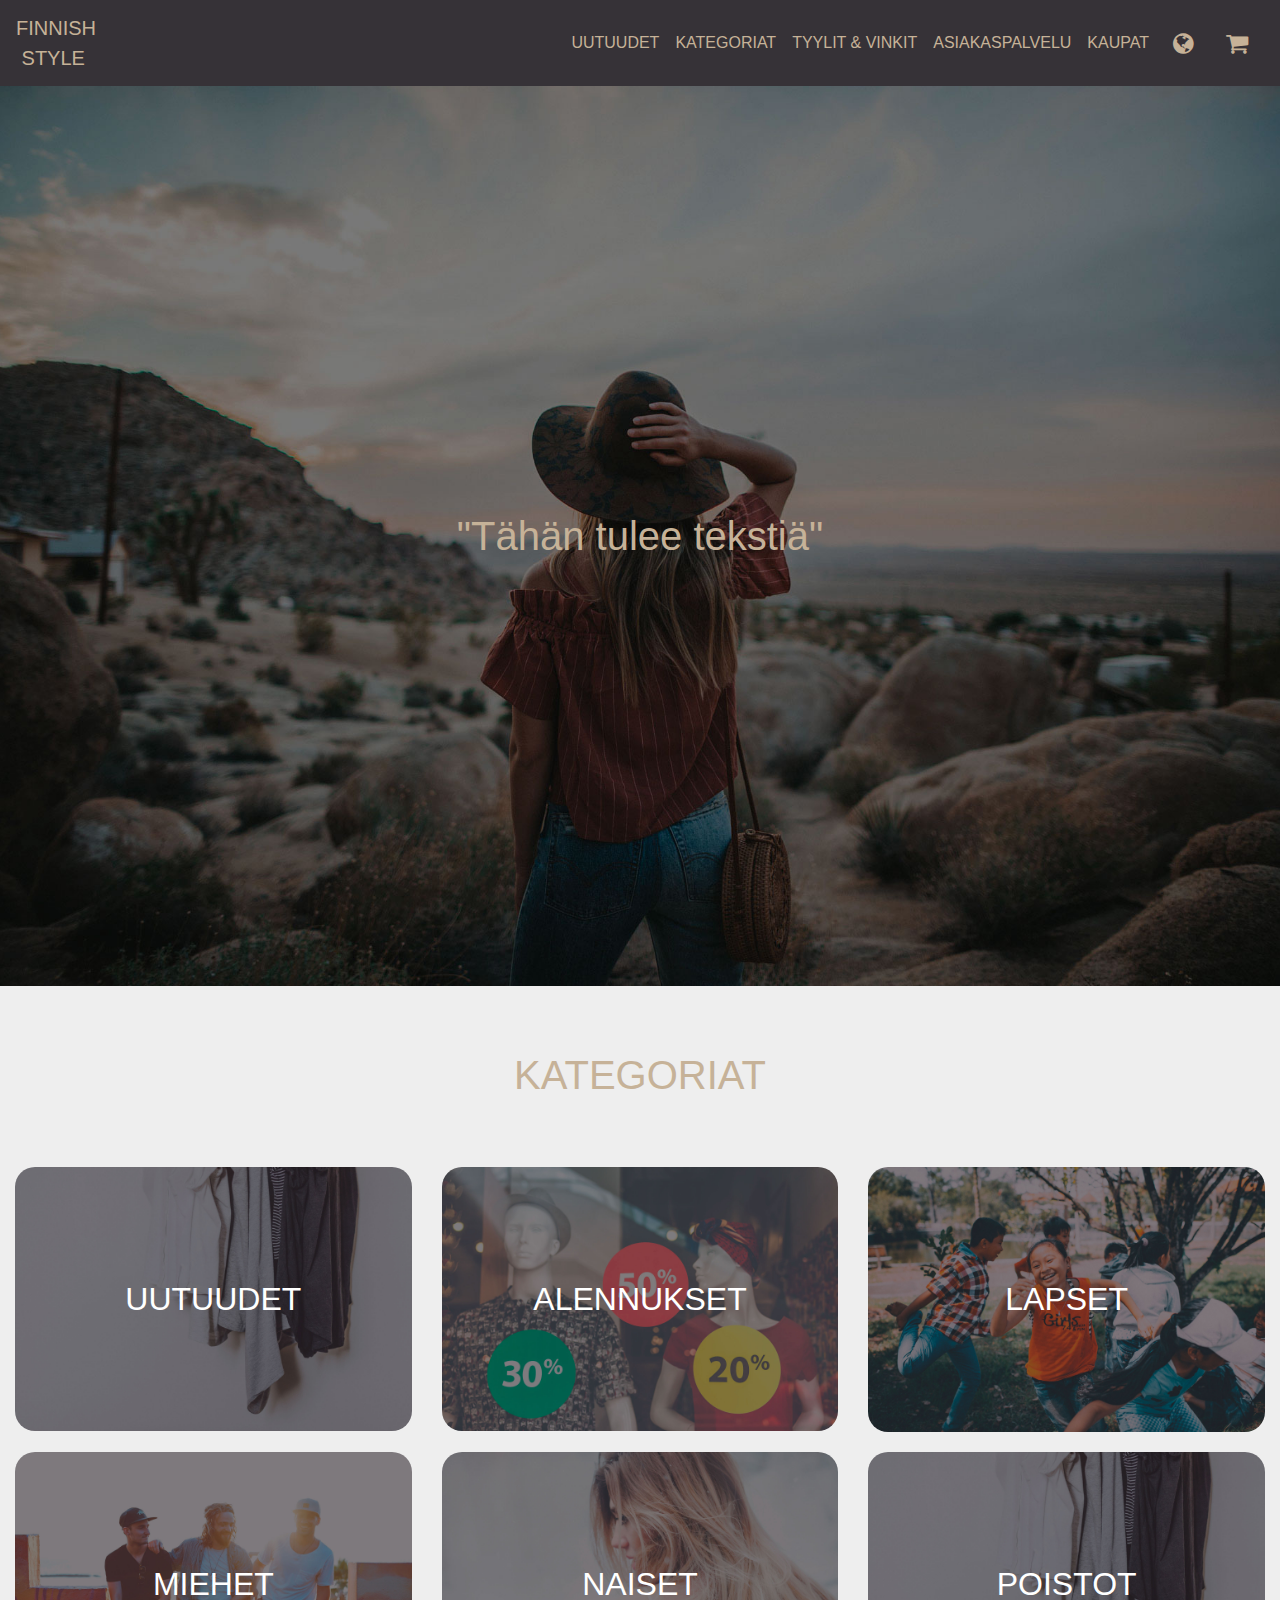
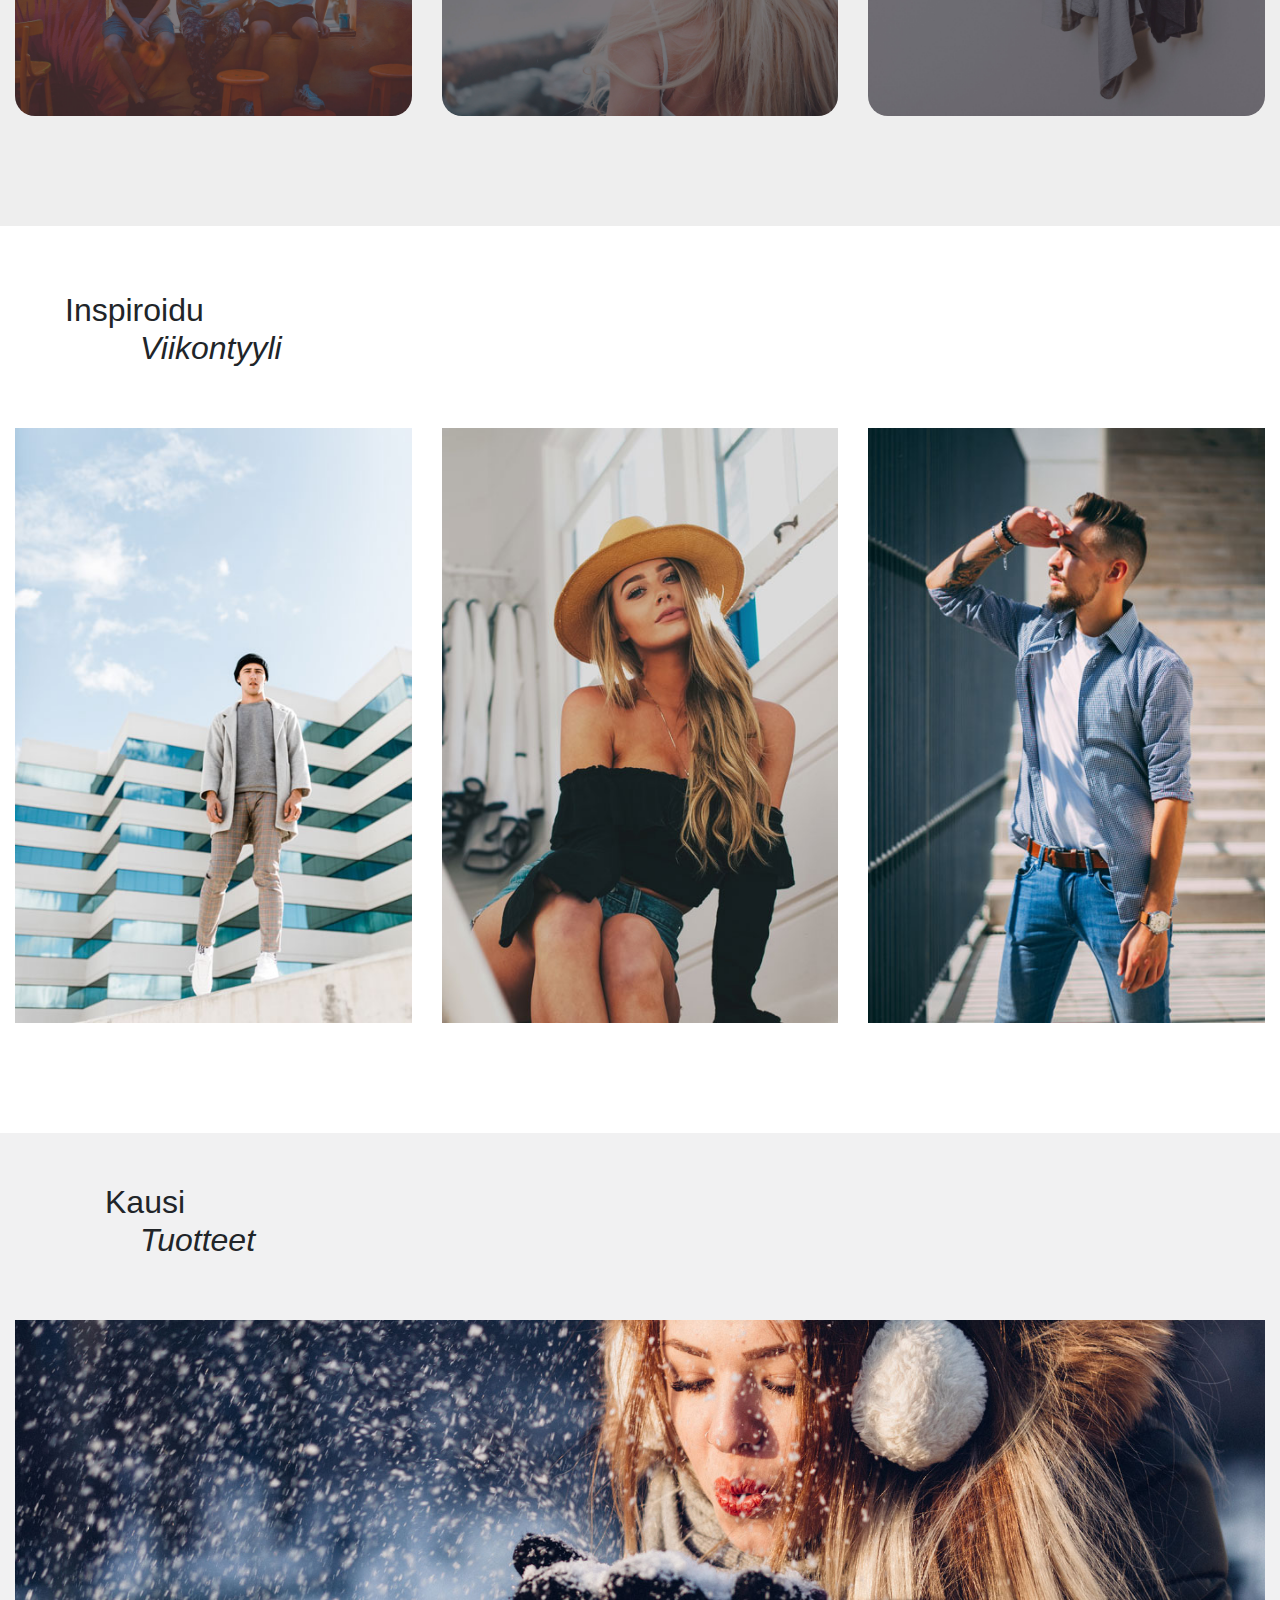
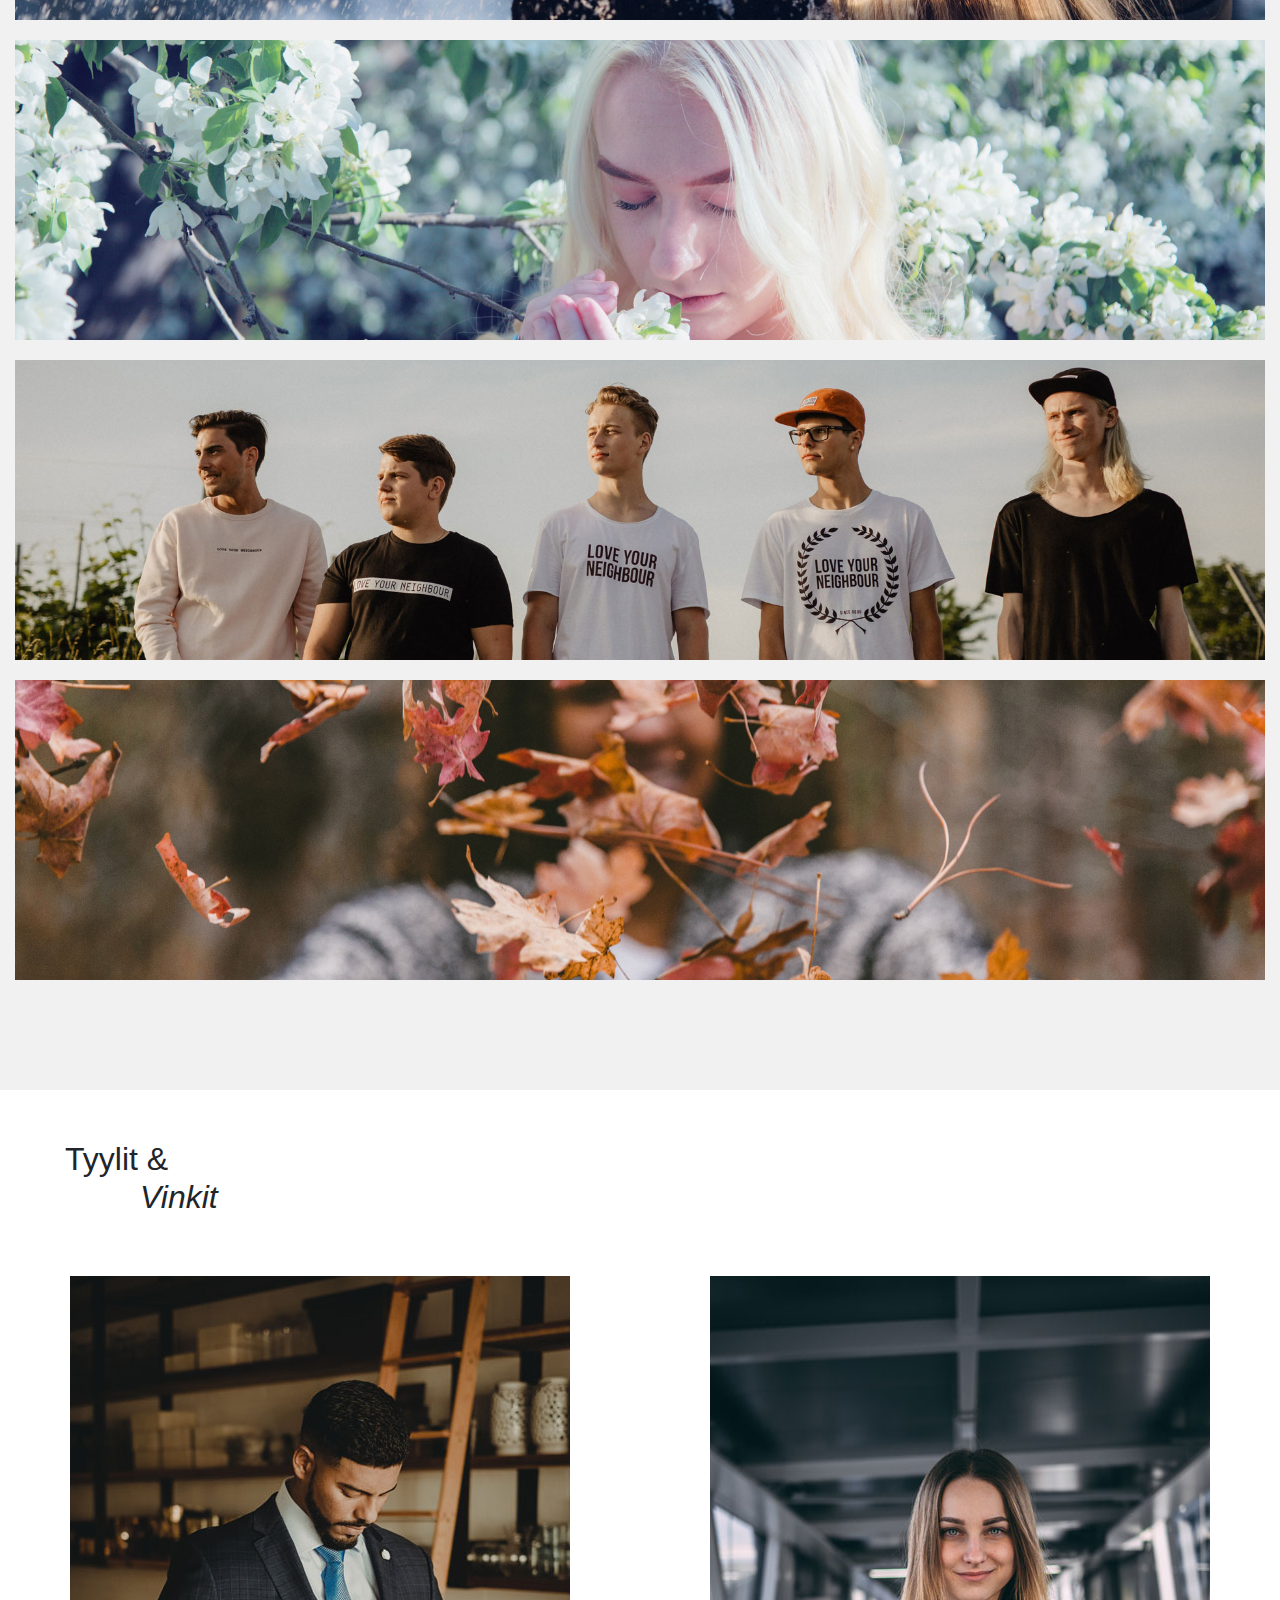
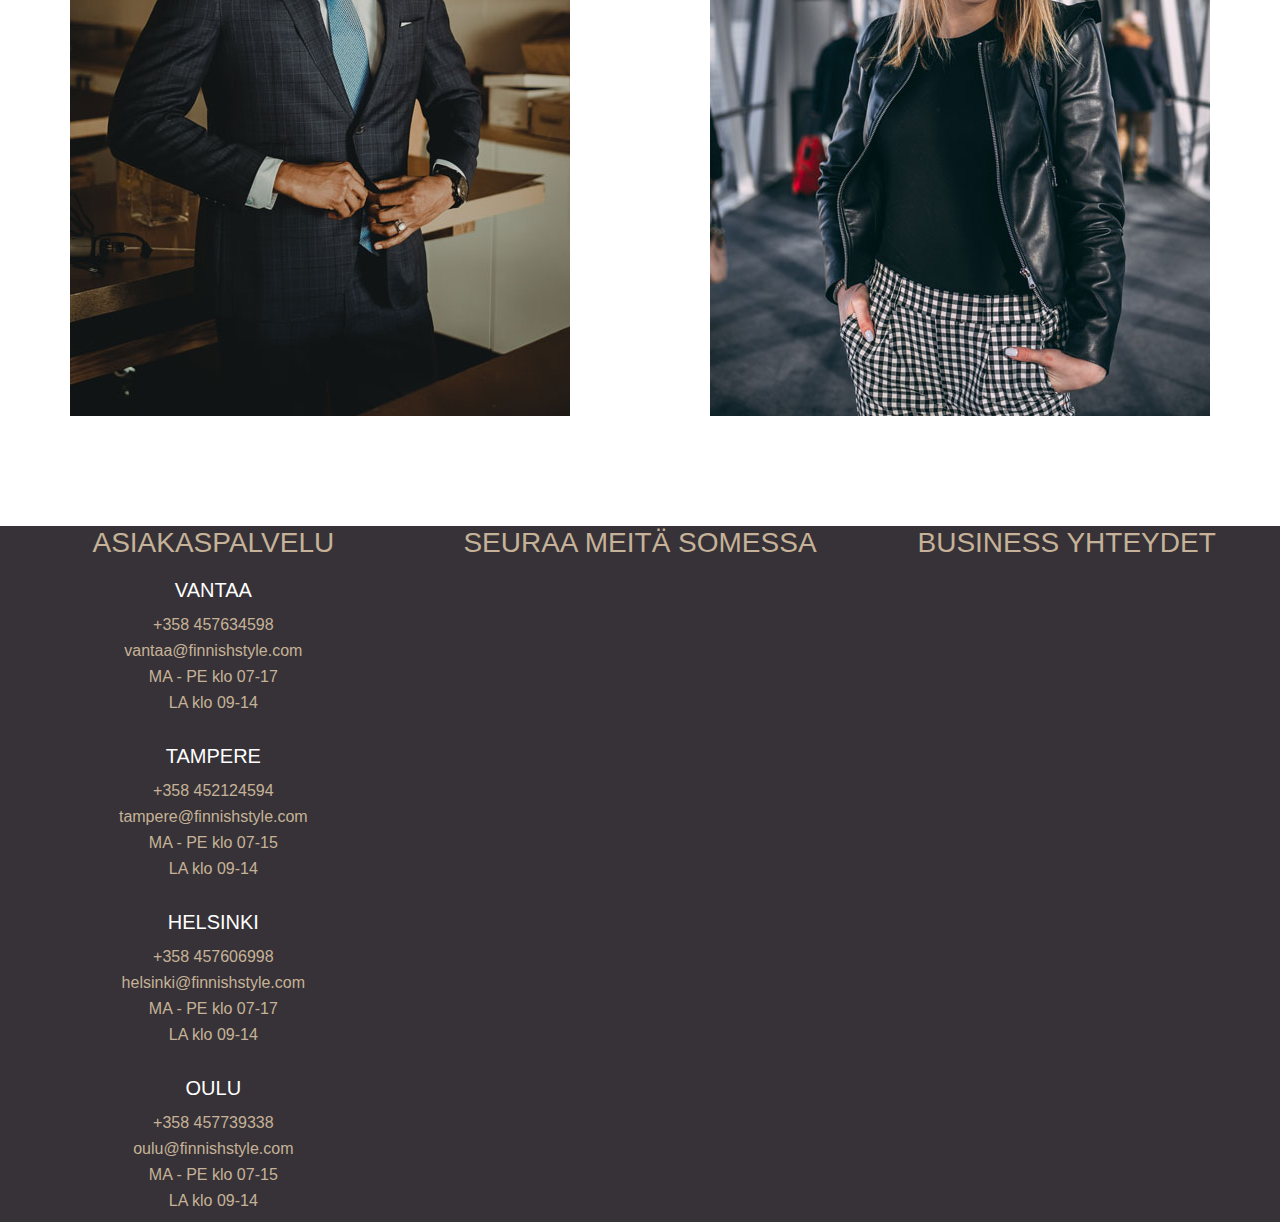
==== index.html @ 6e540ccf "Section 6 aloitus" ====
<!DOCTYPE html>
<html lang="fi">


<head>
    <title>Finnish Style - Pukeudu Tyylikkäästi</title>
    <meta charset="utf-8">
    <meta http-equiv="X-UA-Compatible" content="IE=edge">
    <meta name="viewport" content="width=device-width, initial-scale=1">

    <!-- CSS-Tiedostot -->

    <link rel="stylesheet" href="css/bootstrap.min.css">
    <link rel="stylesheet" href="css/tyyli.css">
    <link rel="stylesheet" href="https://cdnjs.cloudflare.com/ajax/libs/font-awesome/4.7.0/css/font-awesome.min.css">

    <!-- JS-Tiedostot -->
    <script src="https://cdnjs.cloudflare.com/ajax/libs/popper.js/1.14.3/umd/popper.min.js" integrity="sha384-ZMP7rVo3mIykV+2+9J3UJ46jBk0WLaUAdn689aCwoqbBJiSnjAK/l8WvCWPIPm49" crossorigin="anonymous"></script>
    <script src="https://code.jquery.com/jquery-3.3.1.slim.min.js" integrity="sha384-q8i/X+965DzO0rT7abK41JStQIAqVgRVzpbzo5smXKp4YfRvH+8abtTE1Pi6jizo" crossorigin="anonymous"></script>
    <script src="js/bootstrap.min.js"></script>
    <script src="js/jquery-3.3.1.js"></script>
    <script type="text/javascript" src="js/javascript.js"></script>

    <script>


    </script>

</head>

<body>

    <nav class="navbar navbar-expand-lg navbar-light bg-light">
        <a class="navbar-brand" href="#">FINNISH<br>&nbsp;STYLE</a>
        <div class="d-block d-sm-block d-md-block d-lg-none">
            <button class="navbar-toggler" onclick="openNav()">
    <span class="navbar-toggler-icon"></span>
  </button>
        </div>
        <div class="d-none d-sm-none d-md-none d-lg-block ml-auto">
            <ul class="navbar-nav ml-auto">
                <li class="nav-item active">
                    <a class="nav-link" href="#">UUTUUDET</a>
                </li>
                <li class="nav-item">
                    <a class="nav-link" href="#">KATEGORIAT</a>
                </li>
                <li class="nav-item">
                    <a class="nav-link" href="#">TYYLIT & VINKIT</a>
                </li>
                <li class="nav-item">
                    <a class="nav-link" href="#">ASIAKASPALVELU</a>
                </li>
                <li class="nav-item">
                    <a class="nav-link" href="#">KAUPAT</a>
                </li>
                <li class="nav-item">
                    <a class="nav-linki" href="#"> <i class="fa fa-globe"></i></a>
                </li>
                <li class="nav-item">
                    <a class="nav-linki" href="#"> <i class="fa fa-shopping-cart"></i></a>
                </li>
            </ul>
        </div>
        <div id="myNav" class="kokonaytto">
            <a href="javascript:void(0)" class="closebtn" onclick="closeNav()">&times;</a>
            <div class="kokonaytto-sisalto">
                <ul class="navbar-nav ml-auto">
                    <li class="nav-item active">
                        <a class="nav-link" href="#">UUTUUDET</a>
                    </li>
                    <li class="nav-item">
                        <a class="nav-link" href="#">KATEGORIAT</a>
                    </li>
                    <li class="nav-item">
                        <a class="nav-link" href="#">TYYLIT & VINKIT</a>
                    </li>
                    <li class="nav-item">
                        <a class="nav-link" href="#">ASIAKASPALVELU</a>
                    </li>
                    <li class="nav-item">
                        <a class="nav-link" href="#">KAUPAT</a>
                    </li>
                    <li class="nav-item">
                        <a class="nav-linki" href="#"> <i class="fa fa-globe"></i></a>
                    </li>
                    <li class="nav-item">
                        <a class="nav-linki" href="#"> <i class="fa fa-shopping-cart"></i></a>
                    </li>
                </ul>
            </div>
        </div>
    </nav>


    <div class="section1" id="slideshow">
        <div>
            <h1 class="kuvateksti sivulta">"Tähän tulee tekstiä"</h1>
            <img src="img/etusivu1.jpg">
        </div>
        <div>
            <h1 class="kuvateksti sivulta">"Jotain nättiä tähän"</h1>
            <img src="img/summer2.jpg">
        </div>
        <div>
            <h1 class="kuvateksti sivulta">"Tähän jotain kivaa myös"</h1>
            <img src="img/autumm3.jpg">
        </div>

    </div>

    <div class="section2">
        <div class="row">
            <div class="col-12 kategoriat">
                <h1>KATEGORIAT</h1>
            </div>
        </div>
        <div class="row">
            <div class="col-12 col-sm-6 col-md-6 col-lg-4 col-xl-4 kategoriakuvat">
                <a href="#">
                    <h5 class="kuvateksti2">UUTUUDET</h5>
                </a>
                <img src="img/clothing2.jpg">
            </div>
            <div class="col-12 col-sm-6 col-md-6 col-lg-4 col-xl-4 kategoriakuvat">
                <a href="#">
                    <h5 class="kuvateksti2">ALENNUKSET</h5>
                </a>
                <img src="img/sales2.jpg">
            </div>
            <div class="col-12 col-sm-6 col-md-6 col-lg-4 col-xl-4 kategoriakuvat">
                <a href="#">
                    <h5 class="kuvateksti2">LAPSET</h5>
                </a>
                <img src="img/juniorcategory2.jpg">
            </div>
            <div class="col-12 col-sm-6 col-md-6 col-lg-4 col-xl-4 kategoriakuvat">
                <a href="#">
                    <h5 class="kuvateksti2">MIEHET</h5>
                </a>
                <img src="img/mencategory2.jpg">
            </div>
            <div class="col-12 col-sm-6 col-md-6 col-lg-4 col-xl-4 kategoriakuvat">
                <a href="#">
                    <h5 class="kuvateksti2">NAISET</h5>
                </a>
                <img src="img/womencategory2.jpg">
            </div>
            <div class="col-12 col-sm-6 col-md-6 col-lg-4 col-xl-4 kategoriakuvat">
                <a href="#">
                    <h5 class="kuvateksti2">POISTOT</h5>
                </a>
                <img src="img/clothing2.jpg">
            </div>
        </div>
    </div>

    <div class="section3">
        <div class="row">
            <div class="col-sm-12">
                <h2 class="alaotsikko">Inspiroidu</h2>
            </div>
        </div>
        <div class="row">
            <div class="col-sm-12">
                <h2 class="italicalaotsikko"><i>Viikontyyli</i></h2>
            </div>
        </div>

        <div class="row">
            <div class="col-sm-4">
                <div class="d-none d-sm-block d-md-block d-lg-block viikontyyli">
                    <img src="img/style1.jpg">
                </div>
            </div>
            <div class="col-sm-4">
                <div class="d-none d-sm-block d-md-block d-lg-block viikontyyli">
                    <img src="img/style2.jpg">
                </div>
            </div>
            <div class="col-sm-4">
                <div class="d-none d-sm-block d-md-block d-lg-block viikontyyli">
                    <img src="img/style3.jpg">
                </div>
            </div>
        </div>

        <div class="d-block d-sm-none d-md-none d-lg-none">
            <div id="carouselExampleControls" class="carousel slide" data-ride="pause">
                <div class="carousel-inner">
                    <div class="carousel-item active">
                        <img class="d-block w-100" src="img/style1.jpg" alt="First slide">
                    </div>
                    <div class="carousel-item">
                        <img class="d-block w-100" src="img/style2.jpg" alt="Second slide">
                    </div>
                    <div class="carousel-item">
                        <img class="d-block w-100" src="img/style3.jpg" alt="Third slide">
                    </div>
                </div>
                <a class="carousel-control-prev" href="#carouselExampleControls" role="button" data-slide="prev">
    <span class="carousel-control-prev-icon" aria-hidden="true"></span>
    <span class="sr-only">Previous</span>
  </a>
                <a class="carousel-control-next" href="#carouselExampleControls" role="button" data-slide="next">
    <span class="carousel-control-next-icon" aria-hidden="true"></span>
    <span class="sr-only">Next</span>
  </a>
            </div>
        </div>


    </div>

    <div class="section4">

        <div class="row">
            <div class="col-sm-12">
                <h2 class="alaotsikko2">Kausi</h2>
            </div>
        </div>
        <div class="row">
            <div class="col-sm-12">
                <h2 class="italicalaotsikko"><i>Tuotteet</i></h2>
            </div>
        </div>
        <div class="row">
            <div class="col-sm-12 kausi">
                <img src="img/winter.jpg">
            </div>
        </div>
        <div class="row">
            <div class="col-sm-12 kausi">
                <img src="img/spring.jpg">
            </div>
        </div>
        <div class="row">
            <div class="col-sm-12 kausi">
                <img src="img/summer.jpg">
            </div>
        </div>
        <div class="row">
            <div class="col-sm-12 kausi">
                <img src="img/autumm2.jpg">
            </div>
        </div>


    </div>

    <div class="section5">
        <div class="row">
            <div class="col-sm-12">
                <h2 class="alaotsikko">Tyylit &</h2>
            </div>
        </div>
        <div class="row">
            <div class="col-sm-12">
                <h2 class="italicalaotsikko"><i>Vinkit</i></h2>
            </div>
        </div>

        <div class="row">
            <div class="col-sm-12 col-md-6 col-lg-6 col-xl-6 vinkit">
                <img src="img/vinkki1.jpg">
            </div>
            <div class="col-sm-12 col-md-6 col-lg-6 col-xl-6 vinkit">
                <img src="img/vinkki2.jpg">
            </div>
        </div>
    </div>

    <div class="section6">
        <div class="row">
            <div class="col-sm-12 col-md-12 col-lg-4 col-xl-4 footteri">
                <h3>ASIAKASPALVELU</h3>
                <br>
                <h5 class="footterikaupat">VANTAA</h5>
                <br>
                <p>+358 457634598</p>
                <p>vantaa@finnishstyle.com</p>
                <p>MA - PE klo 07-17</p>
                <p>LA klo 09-14</p>
                <br>
                <br>
                <h5 class="footterikaupat">TAMPERE</h5>
                <br>
                <p>+358 452124594</p>
                <p>tampere@finnishstyle.com</p>
                <p>MA - PE klo 07-15</p>
                <p>LA klo 09-14</p>
                <br>
                <br>
                <h5 class="footterikaupat">HELSINKI</h5>
                <br>
                <p>+358 457606998</p>
                <p>helsinki@finnishstyle.com</p>
                <p>MA - PE klo 07-17</p>
                <p>LA klo 09-14</p>
                <br>
                <br>
                <h5 class="footterikaupat">OULU</h5>
                <br>
                <p>+358 457739338</p>
                <p>oulu@finnishstyle.com</p>
                <p>MA - PE klo 07-15</p>
                <p>LA klo 09-14</p>
            </div>
            <div class="col-sm-12 col-md-12 col-lg-4 col-xl-4 footteri">
                <h3>SEURAA MEITÄ SOMESSA</h3>
            </div>
            <div class="col-sm-12 col-md-12 col-lg-4 col-xl-4 footteri">
                <h3>BUSINESS YHTEYDET</h3>
            </div>
        </div>
    </div>




</body>

</html>
---- css/tyyli.css ----
html,
body {
    height: 100%;
    margin: 0 !important;

}



.navbar {
    color: #C6B298 !important;
    background-color: #363237 !important;
}

.navbar-brand {
    color: #C6B298 !important;

}

.nav-link {
    color: #C6B298 !important;
}

.fa {
    color: #C6B298 !important;
    font-size: 24px !important;
    padding: .5rem 1rem;
}

.kuvateksti {
    color: #C6B298 !important;
    position: absolute;
    display: flex;
    justify-content: center;
    flex-direction: column;
    align-items: center;
    height: 100%;
    width: 100%;
    padding: 10px;
}

.kuvateksti2 {
    color: white !important;
    font-size: 2rem !important;
    position: absolute;
    display: flex;
    justify-content: center;
    flex-direction: column;
    align-items: center;
    height: 100%;
    width: 100%;
    top: 0;
    bottom: 0;
    left: 0;
    right: 0
}

.sivulta {
    -webkit-animation: tekstisivulta 1.3s;
    -webkit-animation-fill-mode: forwards;
    animation: tekstisivulta 1.3s;
    animation-fill-mode: forwards;
    position: absolute;
}


@-webkit-keyframes tekstisivulta {
    from {
        opacity: 0;
        left: -500px;
    }
    to {
        opacity: 1;
        left: 0px;

    }
}

@keyframes tekstisivulta {
    from {
        opacity: 0;
        left: -500px;
    }
    to {
        opacity: 1;
        left: 0px;

    }
}

.kokonaytto {
    height: 100%;
    width: 0;
    position: fixed;
    z-index: 1;
    top: 0;
    left: 0;
    background-color: rgb(0, 0, 0);
    background-color: rgba(0, 0, 0, 0.9);
    overflow-x: hidden;
    transition: 0.5s;
}

.kokonaytto-sisalto {
    position: relative;
    top: 25%;
    width: 100%;
    text-align: center;
    margin-top: 30px;
}

.kokonaytto a {
    padding: 8px;
    text-decoration: none;
    font-size: 36px;
    color: #818181;
    display: block;
    transition: 0.3s;
}

.kokonaytto a:hover,
.kokonaytto a:focus {
    color: #f1f1f1;
}

.kokonaytto .closebtn {
    position: absolute;
    top: 20px;
    right: 45px;
    font-size: 60px;
}

#slideshow > div {
    position: absolute;
    display: block;
    width: 100%;
    height: 100%;
    object-fit: cover;
}

.section1 {
    margin: auto;
    padding: 0 0 15px;
    width: 100%;
    height: 100%;
}

.section1 img {
    display: block;
    width: 100%;
    height: 100%;
    object-fit: cover;
    vertical-align: middle;
    margin: 0 0 10px;
}

.kategoriat {
    text-align: center;
    color: #C6B298;
    margin-top: 50px;
    margin-bottom: 50px;
}



.kategoriakuvat img {
    height: auto;
    width: 100%;
    border-radius: 20px;
    margin-top: 10px;
    margin-bottom: 10px;

}

.section2 {
    height: auto;
    padding: 15px;
    background-color: #EEEEEE;
    padding-bottom: 100px;

}

.section3 {
    height: auto;
    padding: 15px;
    padding-bottom: 100px;

}

.alaotsikko {
    margin-top: 50px;
    margin-left: 50px;
    margin-bottom: inherit !important;
}

.alaotsikko2 {
    margin-top: 50px;
    margin-left: 90px;
    margin-bottom: inherit !important;
}

.italicalaotsikko {
    margin-left: 125px;
    margin-bottom: 50px;
}


.viikontyyli img {
    margin-top: 10px;
    margin-bottom: 10px;
    width: 100%;
    height: auto;
}


.section4 {
    height: auto;
    background-color: #F1F1F2;
    width: 100%;
    padding-right: 15px;
    padding-left: 15px;
    padding-bottom: 100px;
    margin-right: auto;
    margin-left: auto;
}

.kausi img {
    margin-top: 10px;
    margin-bottom: 10px;
    width: 100%;
    height: 300px;
    object-fit: cover;
}

.section5 {
    height: auto;
    width: 100%;
    padding-right: 15px;
    padding-left: 15px;
    padding-bottom: 100px;
    margin-right: auto;
    margin-left: auto;
    display: block;
}

.vinkit {
    display: flex;
    justify-content: center;
    flex-direction: column;
    align-items: center;
}

.vinkit img {
    margin-top: 10px;
    margin-bottom: 10px;
    width: 100%;
    max-width: 500px;
    height: 740px;
    object-fit: cover;

}

.section6 {
    height: auto;
    background-color: #363237;
    width: 100%;
    padding-right: 15px;
    padding-left: 15px;
    margin-right: auto;
    margin-left: auto;
}

.footteri {
    display: flex;
    justify-content: center;
    flex-direction: column;
    align-items: center;
    height: 100%;
    width: 100%;
    color: #C6B298 !important;
    line-height: 10px;
}

.footterikaupat {
    color: white;
}

@media (max-width: 767px) {

    .kuvateksti {
        font-size: 30px !important;
    }
    .alaotsikko {
        margin-left: 25px;

    }

    .alaotsikko2 {
        margin-left: 45px;

    }

    .italicalaotsikko {
        margin-left: 65px;
    }

    .kausi img {
        height: 150px;
    }
}


@media screen and (max-height: 450px) {
    .overlay a {
        font-size: 20px
    }
    .overlay .closebtn {
        font-size: 40px;
        top: 15px;
        right: 35px;
    }
}
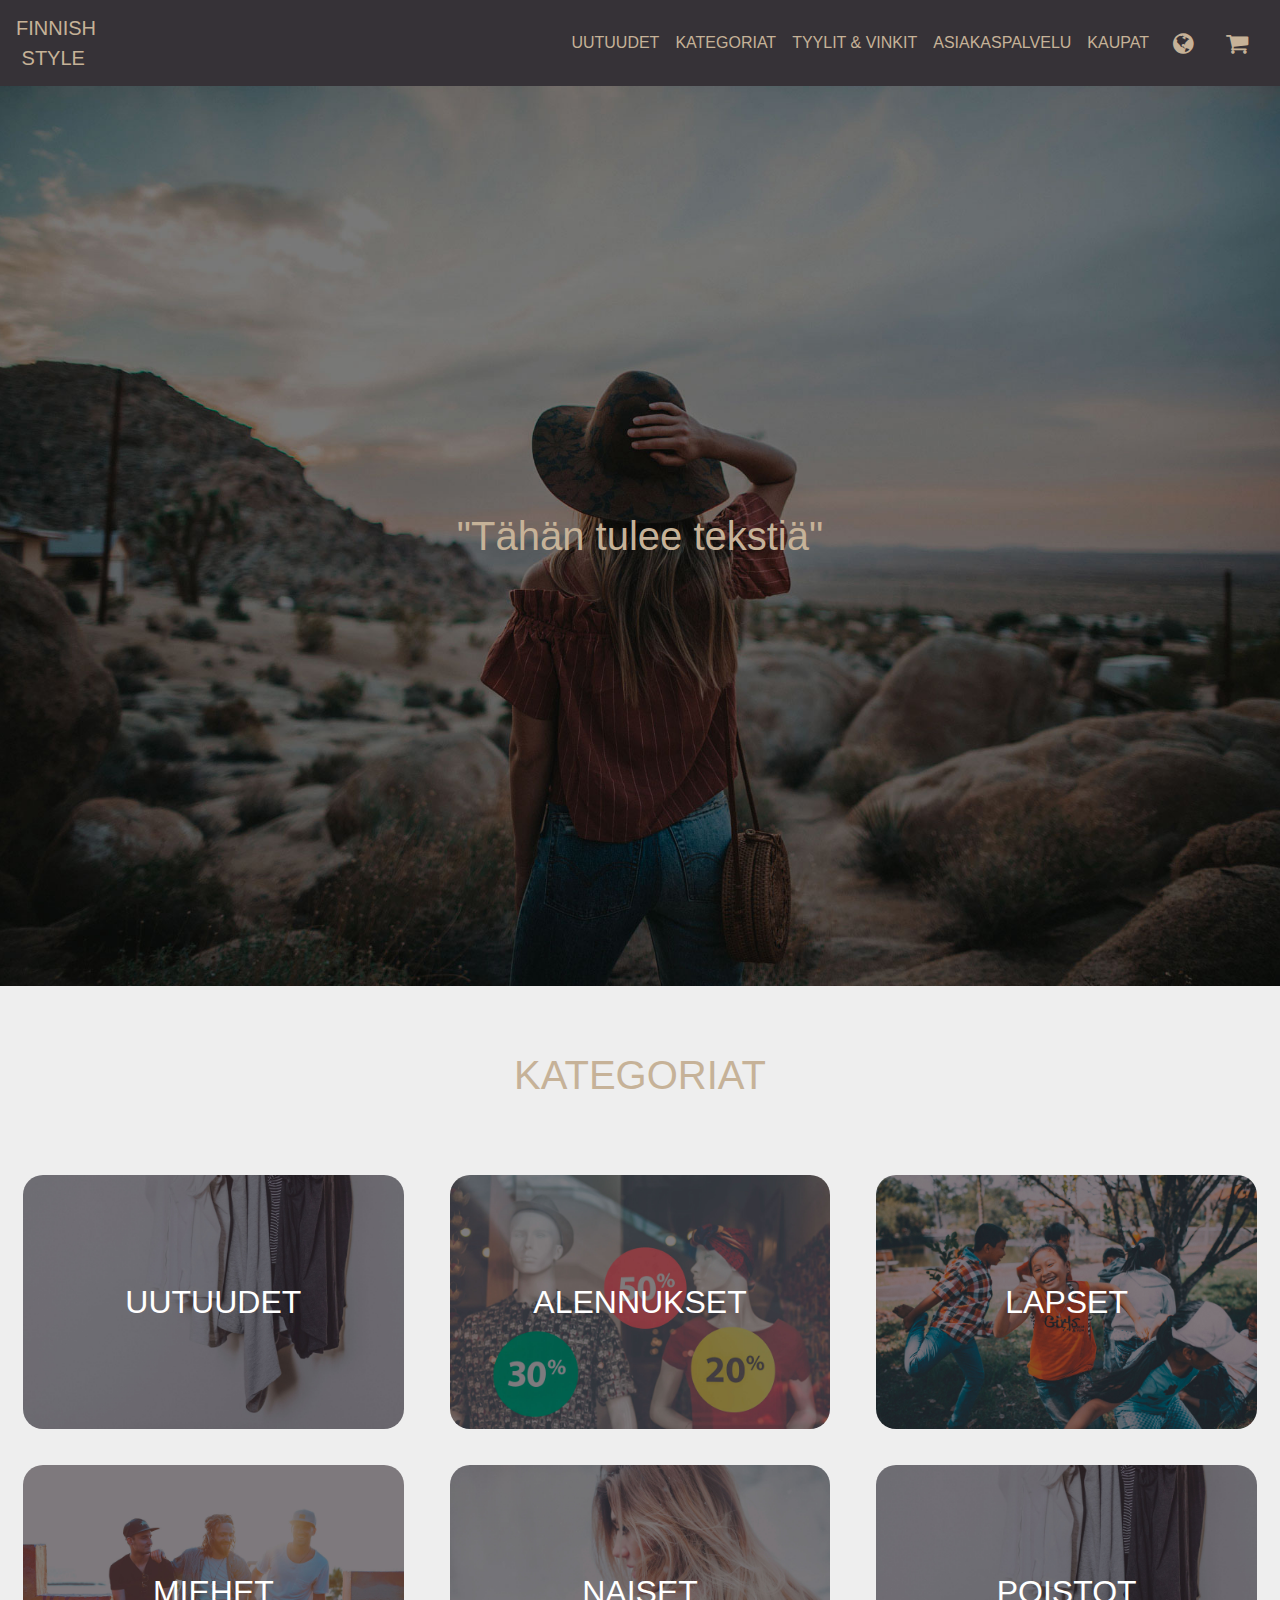
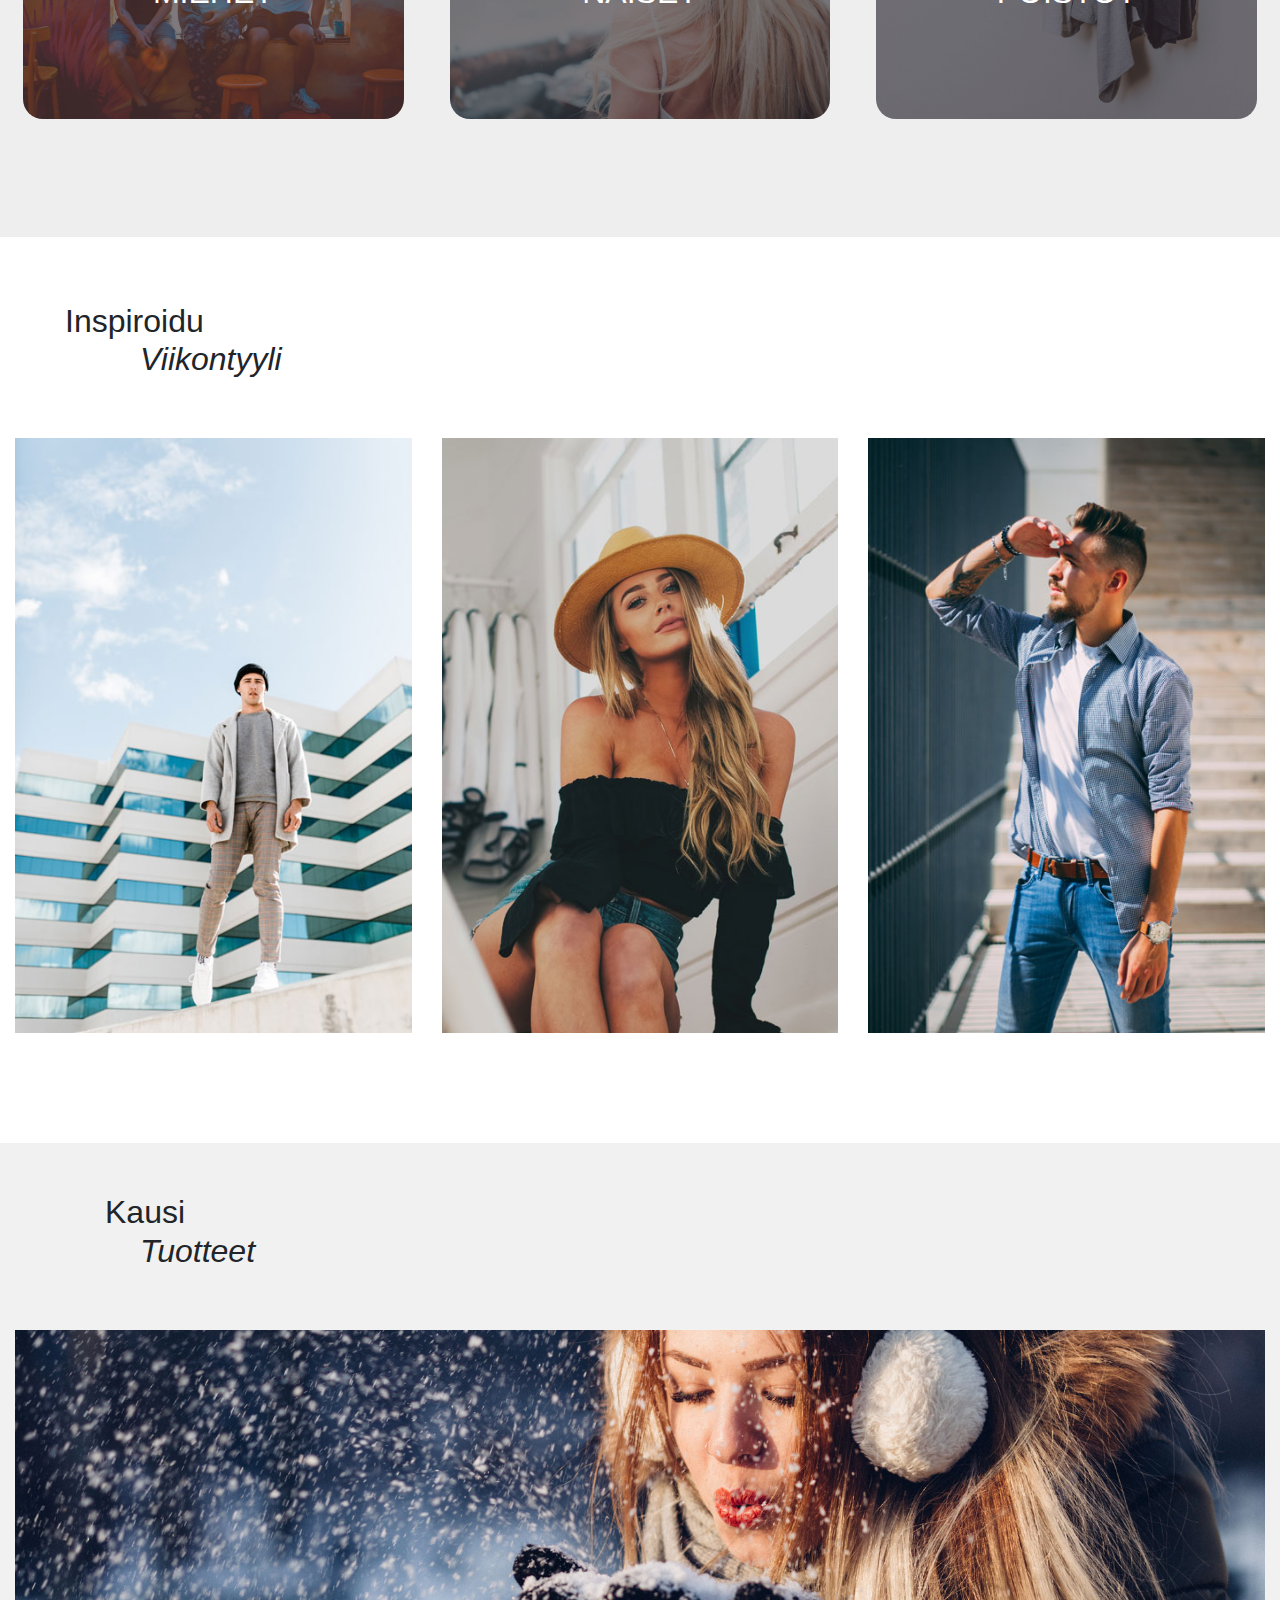
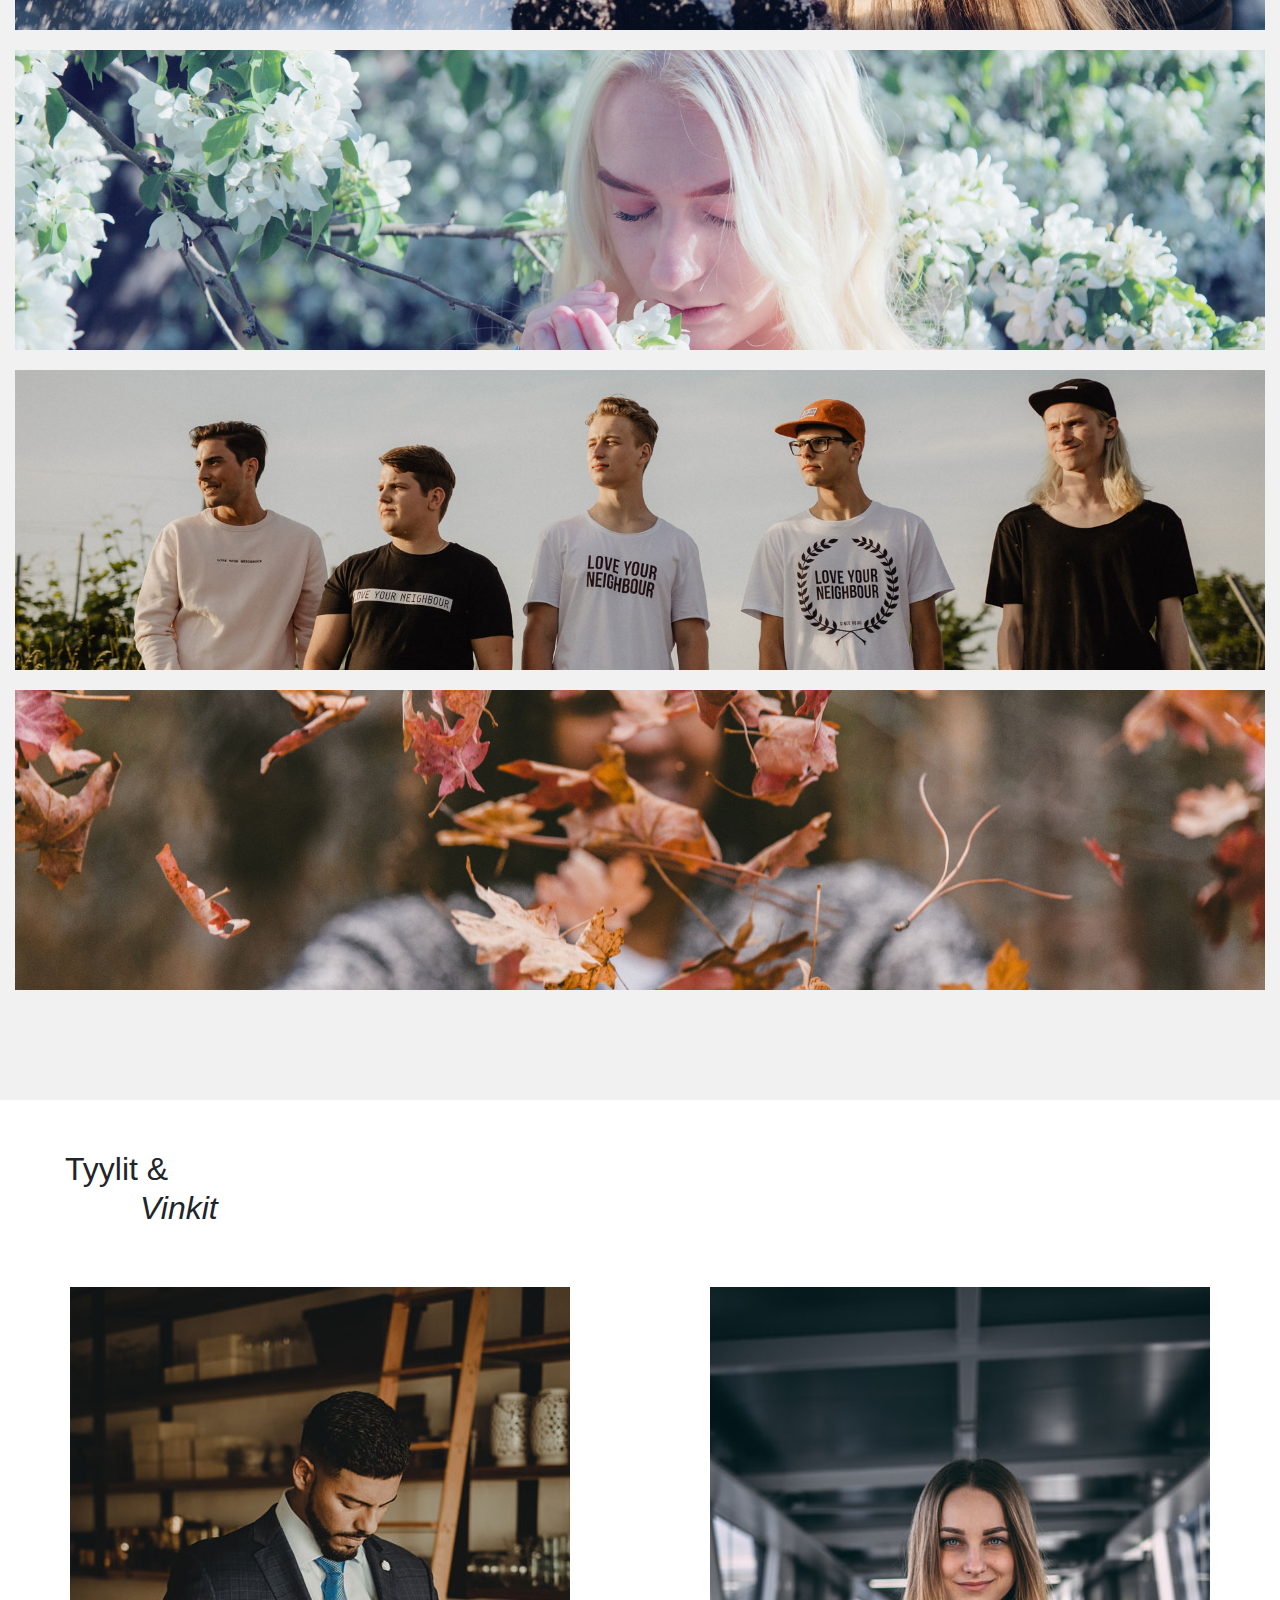
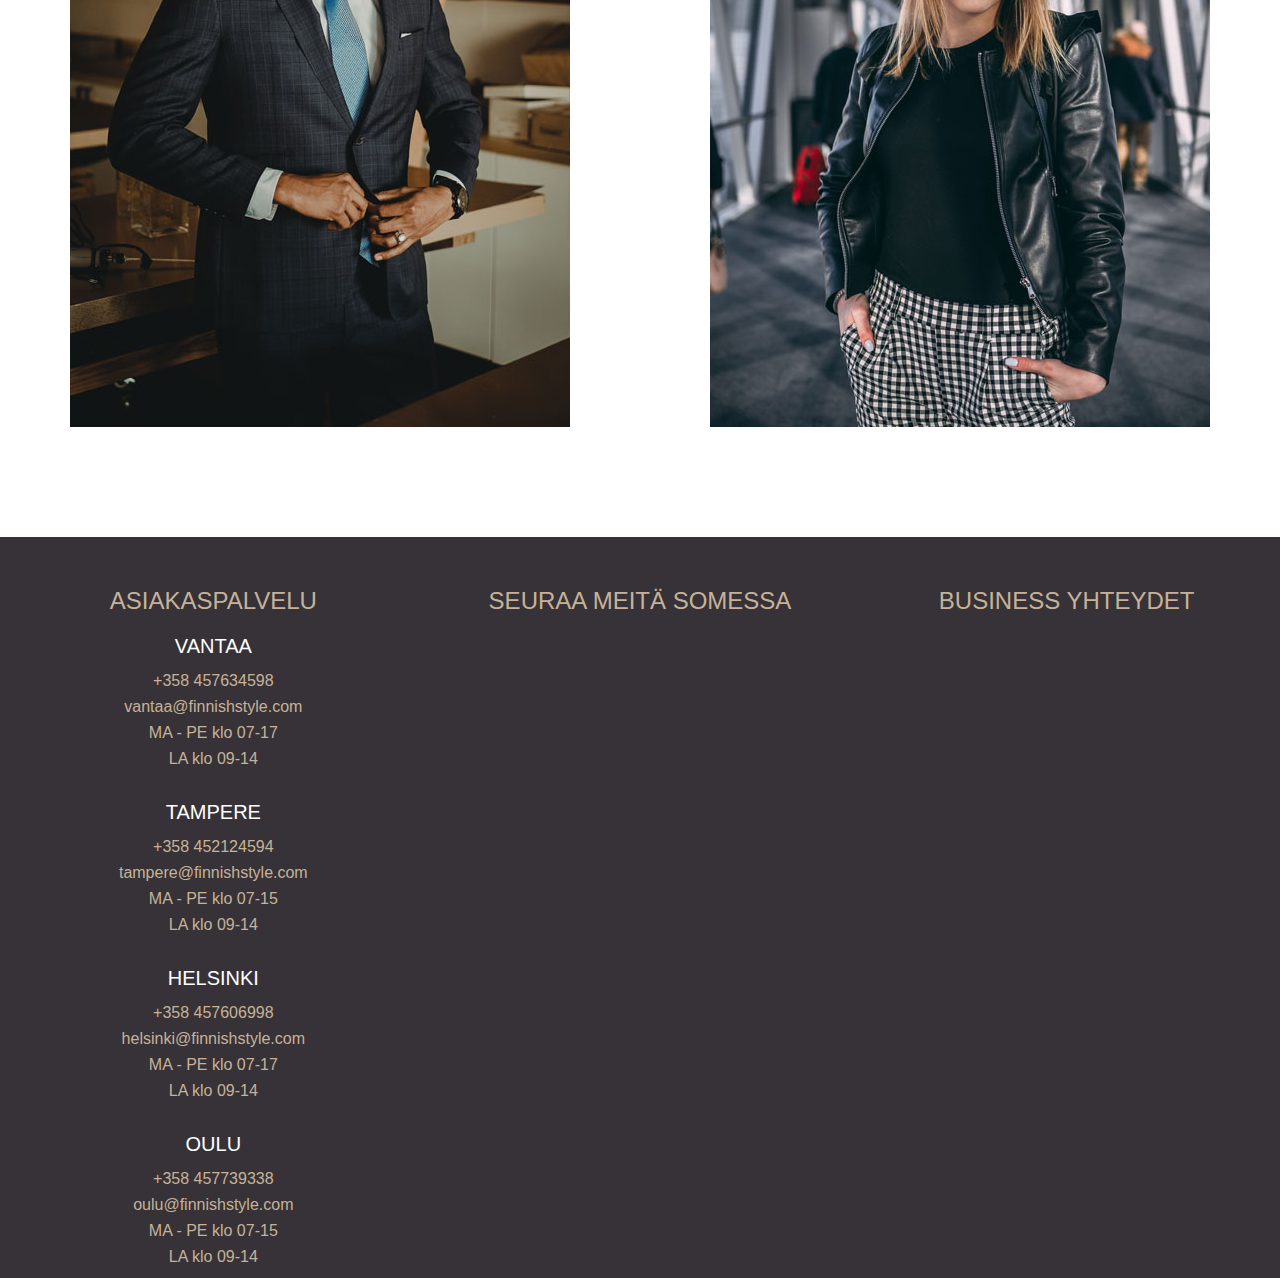
==== commit fcf51548: "hover effektit section 2:seen" ====
--- a/index.html
+++ b/index.html
@@ -118,39 +118,52 @@
         <div class="row">
             <div class="col-12 col-sm-6 col-md-6 col-lg-4 col-xl-4 kategoriakuvat">
                 <a href="#">
-                    <h5 class="kuvateksti2">UUTUUDET</h5>
-                </a>
-                <img src="img/clothing2.jpg">
-            </div>
-            <div class="col-12 col-sm-6 col-md-6 col-lg-4 col-xl-4 kategoriakuvat">
-                <a href="#">
-                    <h5 class="kuvateksti2">ALENNUKSET</h5>
-                </a>
-                <img src="img/sales2.jpg">
-            </div>
-            <div class="col-12 col-sm-6 col-md-6 col-lg-4 col-xl-4 kategoriakuvat">
-                <a href="#">
-                    <h5 class="kuvateksti2">LAPSET</h5>
-                </a>
-                <img src="img/juniorcategory2.jpg">
-            </div>
-            <div class="col-12 col-sm-6 col-md-6 col-lg-4 col-xl-4 kategoriakuvat">
-                <a href="#">
-                    <h5 class="kuvateksti2">MIEHET</h5>
-                </a>
-                <img src="img/mencategory2.jpg">
-            </div>
-            <div class="col-12 col-sm-6 col-md-6 col-lg-4 col-xl-4 kategoriakuvat">
-                <a href="#">
-                    <h5 class="kuvateksti2">NAISET</h5>
-                </a>
-                <img src="img/womencategory2.jpg">
-            </div>
-            <div class="col-12 col-sm-6 col-md-6 col-lg-4 col-xl-4 kategoriakuvat">
-                <a href="#">
-                    <h5 class="kuvateksti2">POISTOT</h5>
-                </a>
-                <img src="img/clothing2.jpg">
+                    <div class="kohdennus">
+                        <h5 class="kuvateksti2">UUTUUDET</h5>
+                        <img src="img/clothing2.jpg">
+                    </div>
+                </a>
+            </div>
+            <div class="col-12 col-sm-6 col-md-6 col-lg-4 col-xl-4 kategoriakuvat">
+                <a href="#">
+                    <div class="kohdennus">
+                        <h5 class="kuvateksti2">ALENNUKSET</h5>
+                        <img src="img/sales2.jpg">
+                    </div>
+                </a>
+            </div>
+            <div class="col-12 col-sm-6 col-md-6 col-lg-4 col-xl-4 kategoriakuvat">
+                <a href="#">
+                    <div class="kohdennus">
+                        <h5 class="kuvateksti2">LAPSET</h5>
+                        <img src="img/juniorcategory2.jpg">
+                    </div>
+                </a>
+            </div>
+            <div class="col-12 col-sm-6 col-md-6 col-lg-4 col-xl-4 kategoriakuvat">
+                <a href="#">
+                    <div class="kohdennus">
+                        <h5 class="kuvateksti2">MIEHET</h5>
+                        <img src="img/mencategory2.jpg">
+                    </div>
+                </a>
+
+            </div>
+            <div class="col-12 col-sm-6 col-md-6 col-lg-4 col-xl-4 kategoriakuvat">
+                <a href="#">
+                    <div class="kohdennus">
+                        <h5 class="kuvateksti2">NAISET</h5>
+                        <img src="img/womencategory2.jpg">
+                    </div>
+                </a>
+            </div>
+            <div class="col-12 col-sm-6 col-md-6 col-lg-4 col-xl-4 kategoriakuvat">
+                <a href="#">
+                    <div class="kohdennus">
+                        <h5 class="kuvateksti2">POISTOT</h5>
+                        <img src="img/clothing2.jpg">
+                    </div>
+                </a>
             </div>
         </div>
     </div>
--- a/css/tyyli.css
+++ b/css/tyyli.css
@@ -5,7 +5,9 @@
 
 }
 
-
+h3 {
+    font-size: 1.5rem;
+}
 
 .navbar {
     color: #C6B298 !important;
@@ -52,7 +54,8 @@
     top: 0;
     bottom: 0;
     left: 0;
-    right: 0
+    right: 0;
+
 }
 
 .sivulta {
@@ -138,6 +141,12 @@
     object-fit: cover;
 }
 
+/*---------------------------------------------------------------------------*/
+
+/*EKA-OSIO*/
+
+/*---------------------------------------------------------------------------*/
+
 .section1 {
     margin: auto;
     padding: 0 0 15px;
@@ -153,6 +162,12 @@
     vertical-align: middle;
     margin: 0 0 10px;
 }
+
+/*---------------------------------------------------------------------------*/
+
+/*TOKA-OSIO*/
+
+/*---------------------------------------------------------------------------*/
 
 .kategoriat {
     text-align: center;
@@ -169,6 +184,30 @@
     border-radius: 20px;
     margin-top: 10px;
     margin-bottom: 10px;
+}
+
+
+
+.kohdennus {
+    position: relative;
+
+    border-radius: 20px;
+    margin: 2%;
+    overflow: hidden;
+}
+
+.kohdennus img {
+    max-width: 100%;
+    -moz-transition: all 0.3s;
+    -webkit-transition: all 0.3s;
+    transition: all 0.3s;
+}
+
+.kohdennus:hover img {
+    -moz-transform: scale(1.1);
+    -webkit-transform: scale(1.1);
+    transform: scale(1.2);
+
 
 }
 
@@ -179,6 +218,12 @@
     padding-bottom: 100px;
 
 }
+
+/*---------------------------------------------------------------------------*/
+
+/*KOLMAS-OSIO*/
+
+/*---------------------------------------------------------------------------*/
 
 .section3 {
     height: auto;
@@ -212,6 +257,11 @@
     height: auto;
 }
 
+/*---------------------------------------------------------------------------*/
+
+/*NELJÄS-OSIO*/
+
+/*---------------------------------------------------------------------------*/
 
 .section4 {
     height: auto;
@@ -231,6 +281,12 @@
     height: 300px;
     object-fit: cover;
 }
+
+/*---------------------------------------------------------------------------*/
+
+/*VIIDES-OSIO*/
+
+/*---------------------------------------------------------------------------*/
 
 .section5 {
     height: auto;
@@ -260,6 +316,12 @@
 
 }
 
+/*---------------------------------------------------------------------------*/
+
+/*KUUDES-OSIO*/
+
+/*---------------------------------------------------------------------------*/
+
 .section6 {
     height: auto;
     background-color: #363237;
@@ -268,6 +330,7 @@
     padding-left: 15px;
     margin-right: auto;
     margin-left: auto;
+    padding-top: 50px;
 }
 
 .footteri {
@@ -285,6 +348,11 @@
     color: white;
 }
 
+.viiva {
+    height: 70%;
+    border-right: 2px solid #C6B298 !important;
+}
+
 @media (max-width: 767px) {
 
     .kuvateksti {
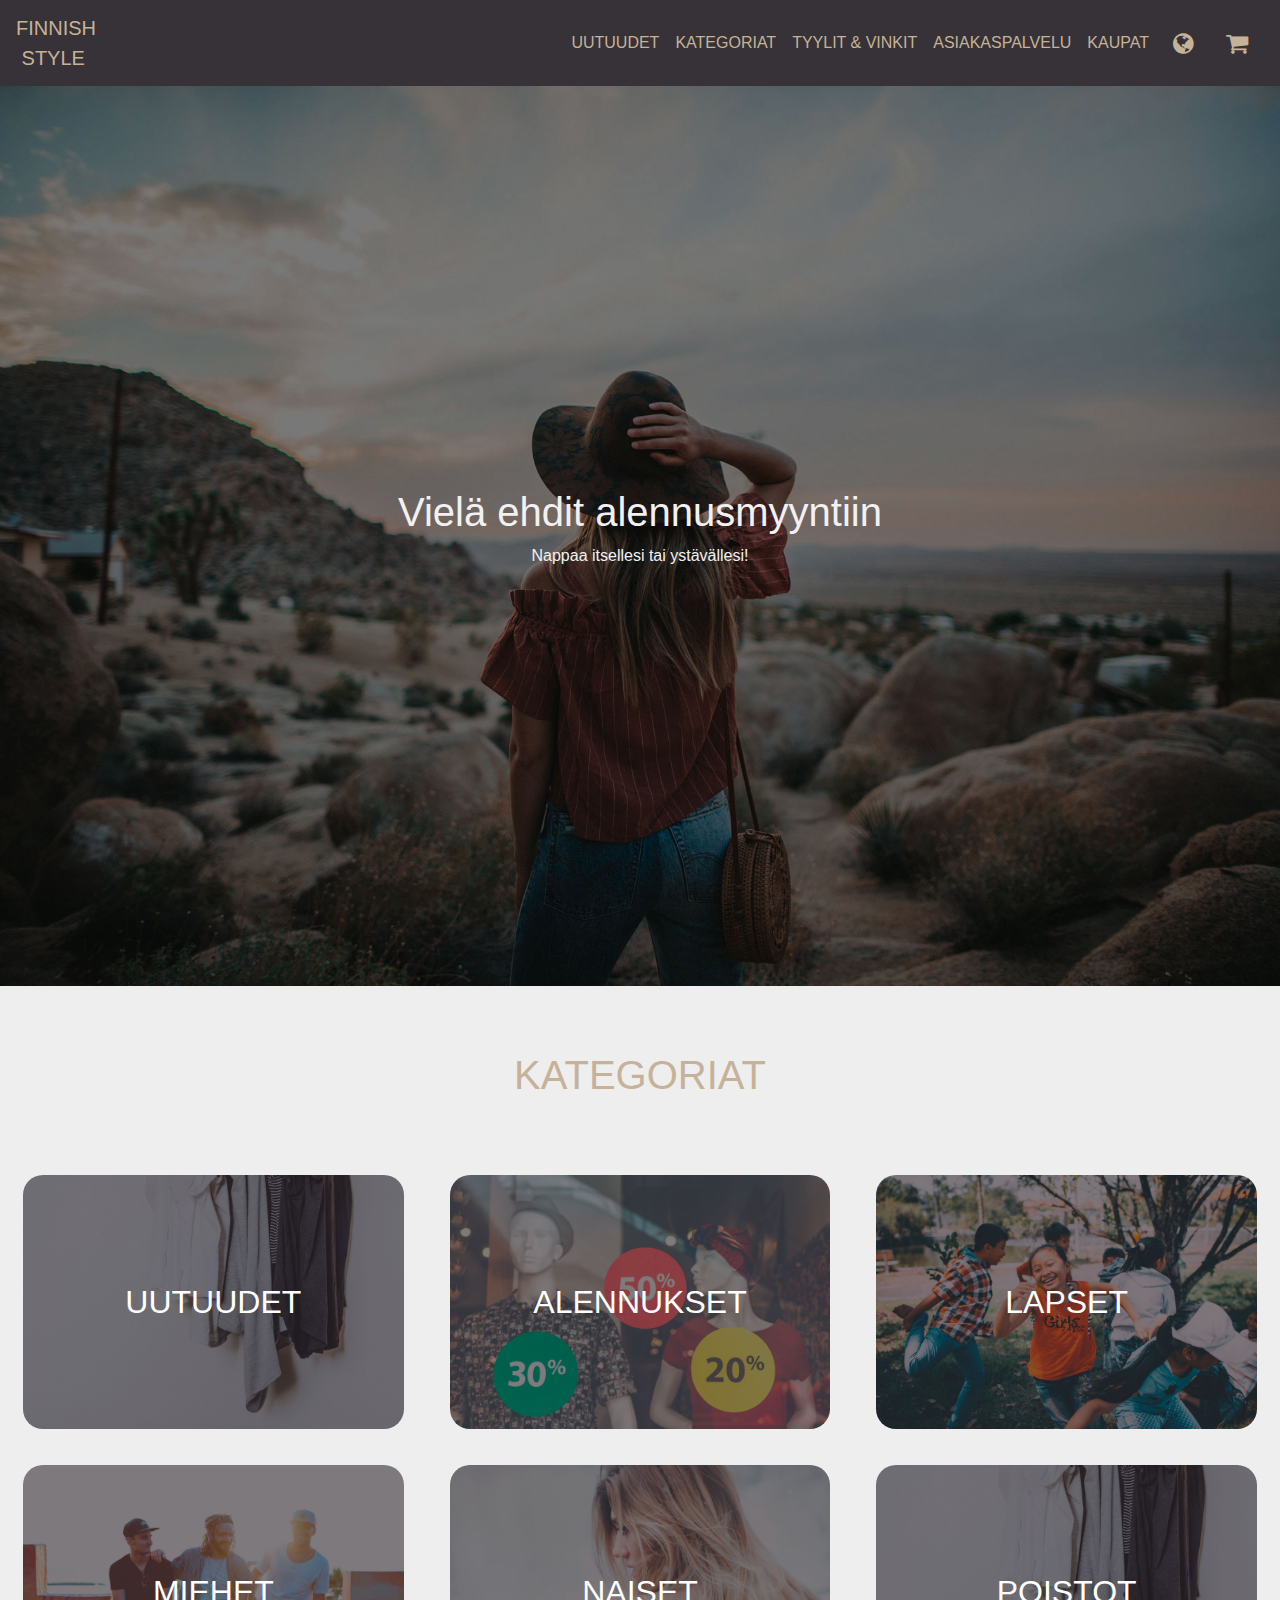
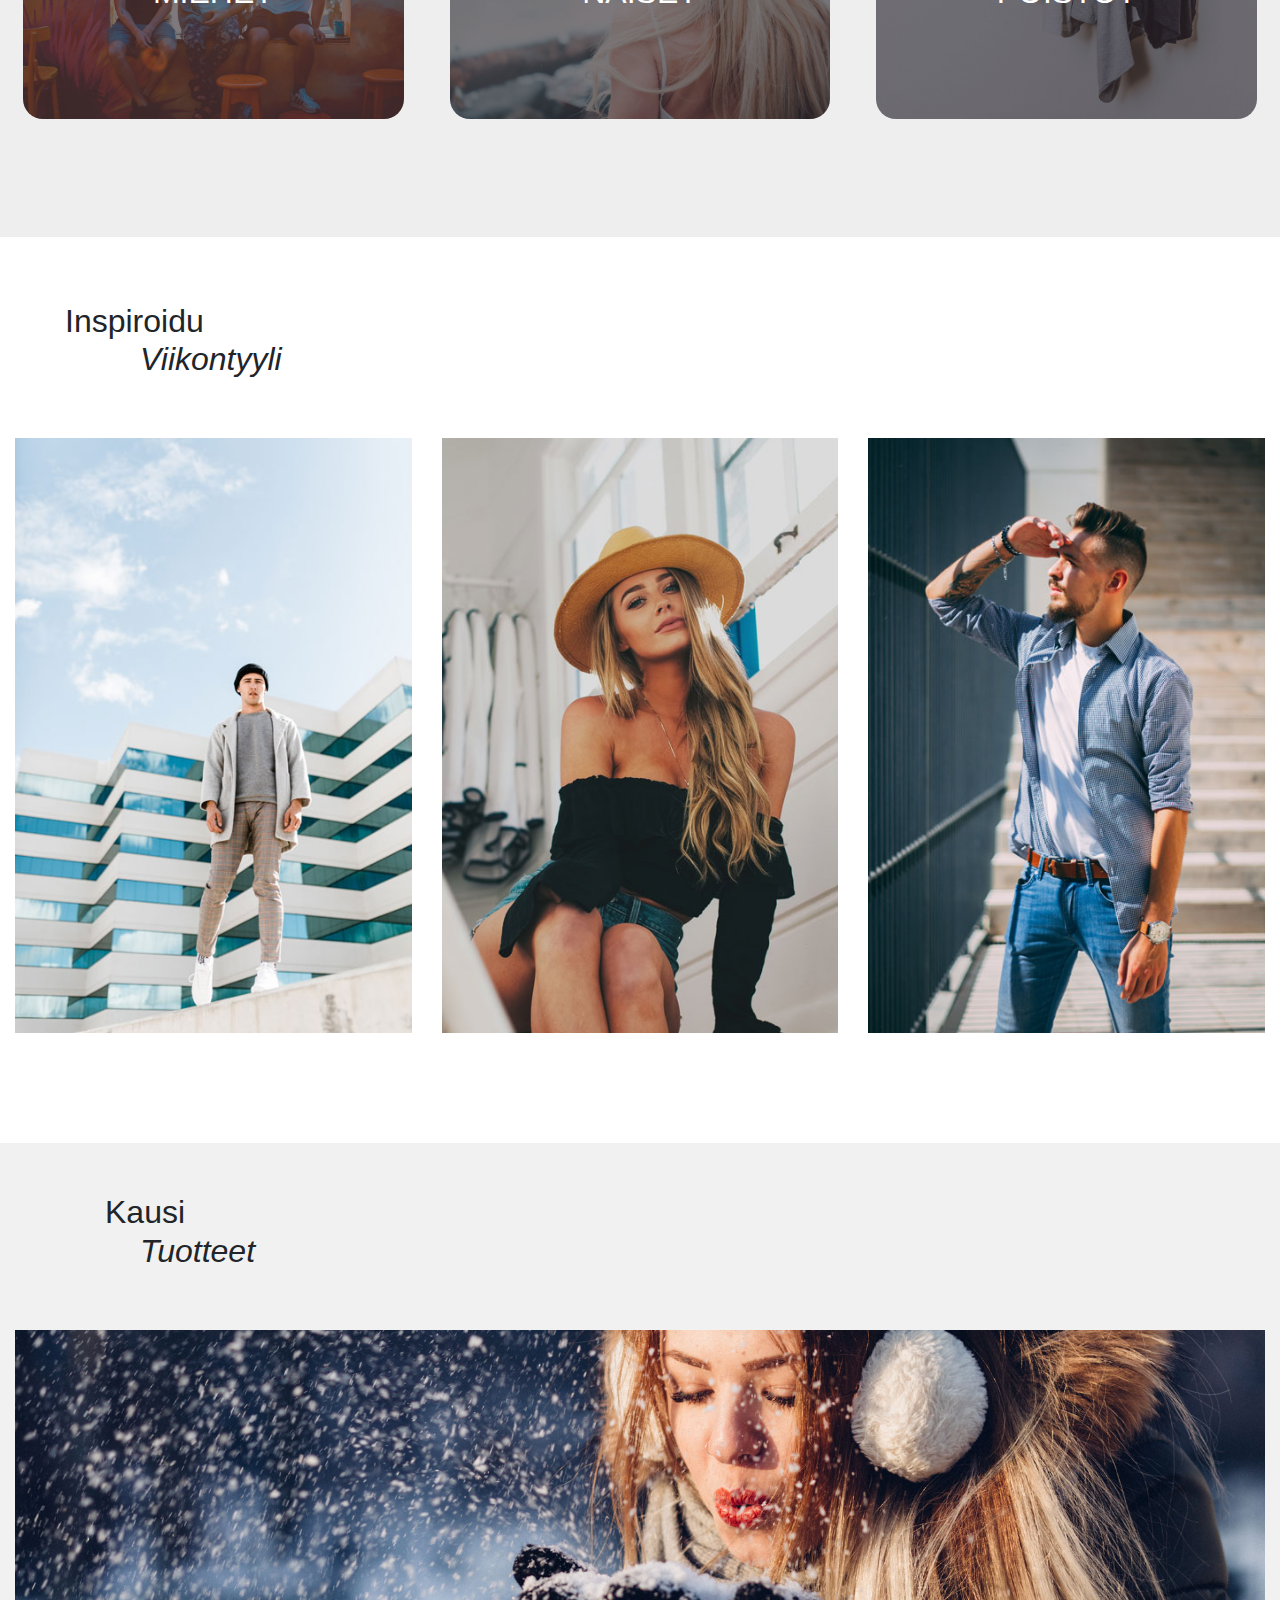
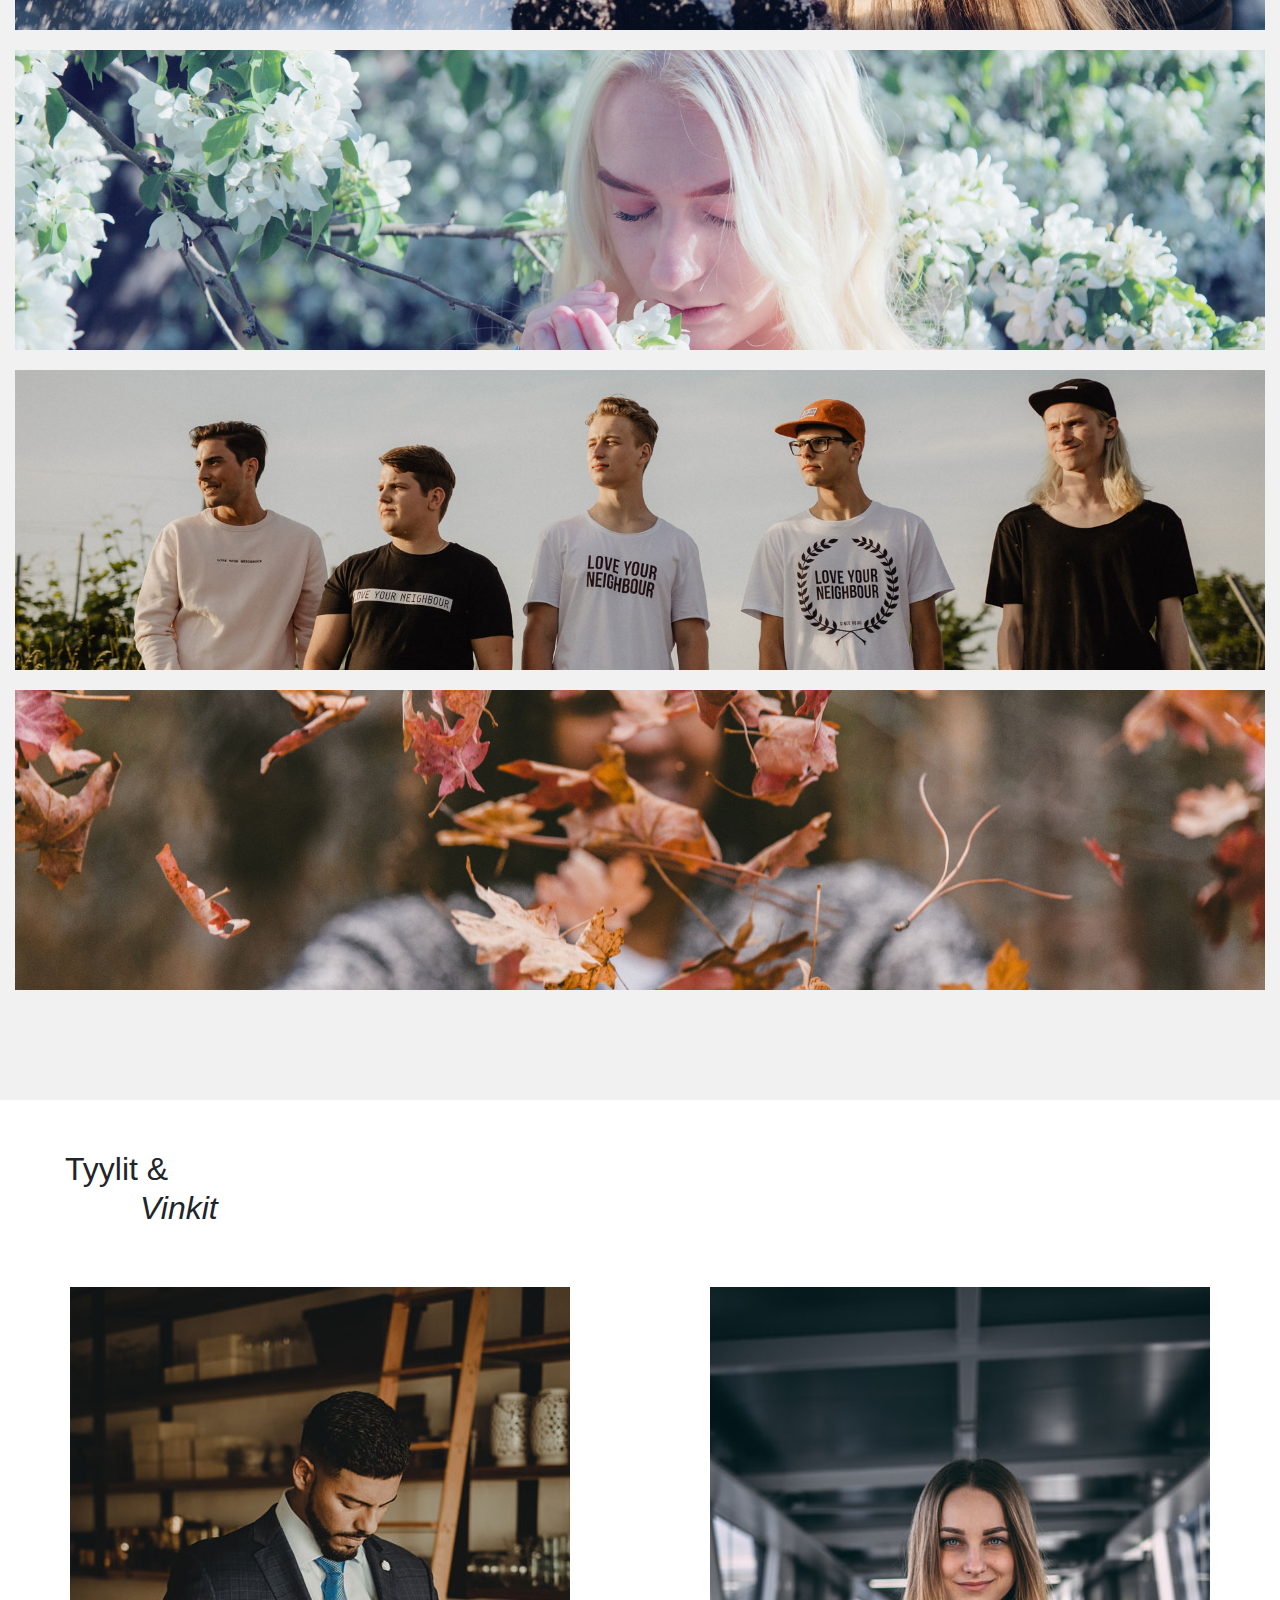
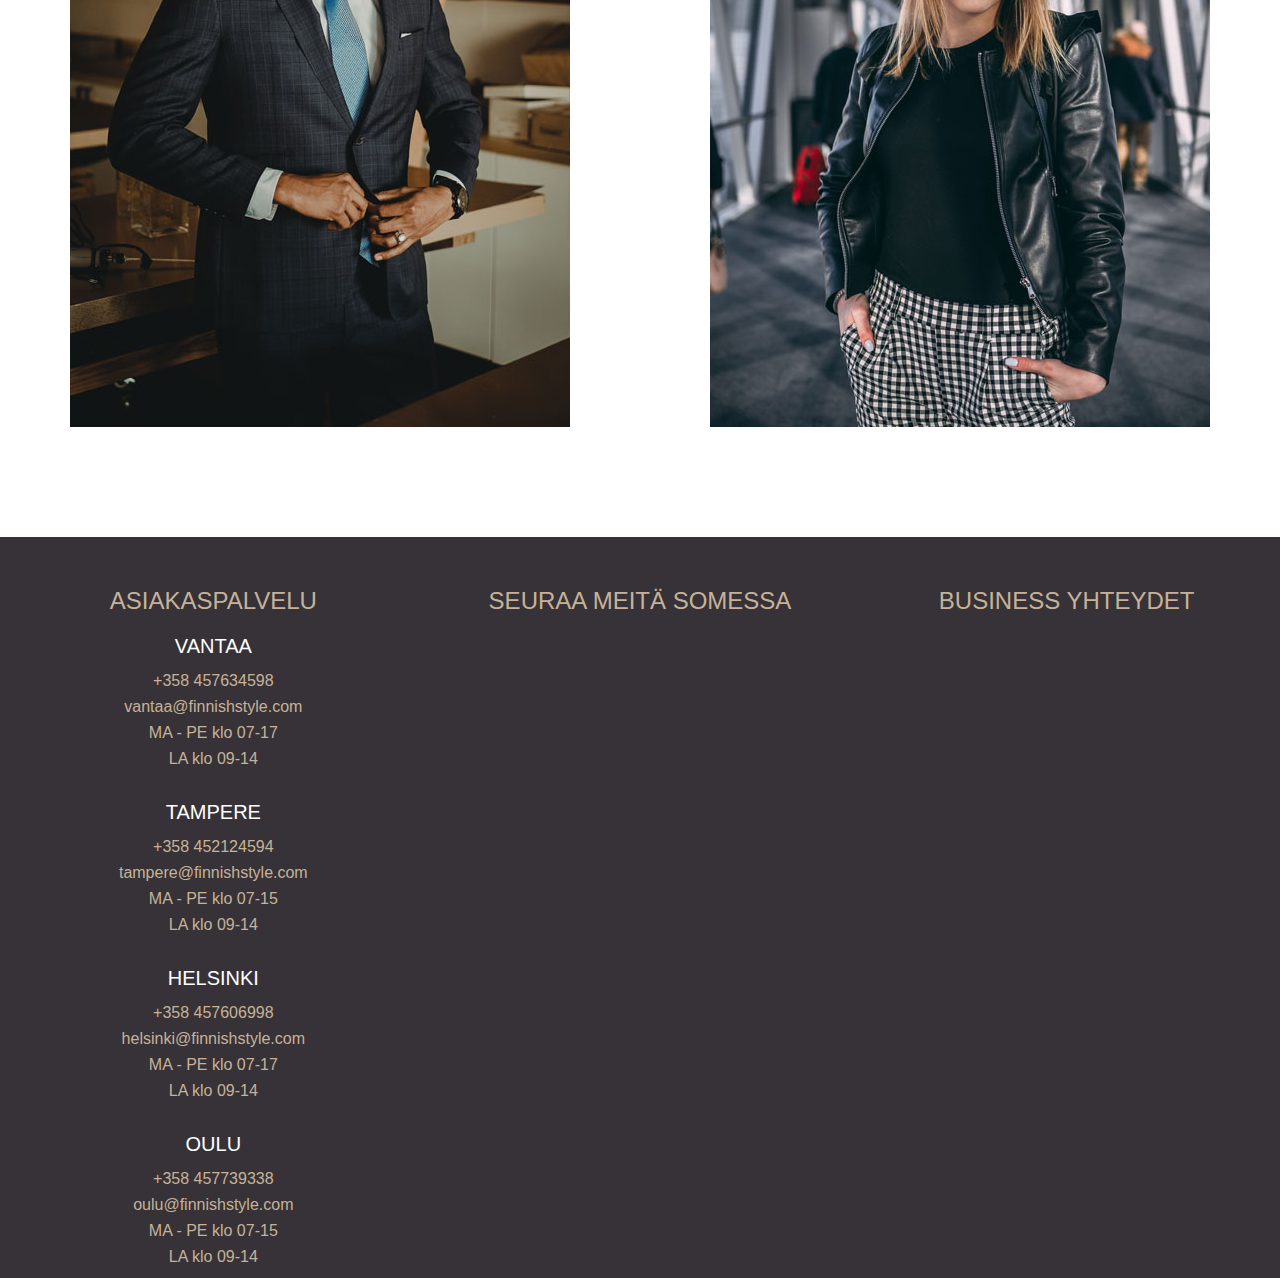
==== commit f652d0ef: "UI parannuksia section:seen" ====
--- a/index.html
+++ b/index.html
@@ -95,15 +95,24 @@
 
     <div class="section1" id="slideshow">
         <div>
-            <h1 class="kuvateksti sivulta">"Tähän tulee tekstiä"</h1>
+            <div class="kuvateksti sivulta">
+                <h1>Vielä ehdit alennusmyyntiin</h1>
+                <p>Nappaa itsellesi tai ystävällesi!</p>
+            </div>
             <img src="img/etusivu1.jpg">
         </div>
         <div>
-            <h1 class="kuvateksti sivulta">"Jotain nättiä tähän"</h1>
+            <div class="kuvateksti sivulta">
+                <h1>Miehille tyylikkäitä vaatteita</h1>
+                <p>Yllätä itsesi tai kumppanisi</p>
+            </div>
             <img src="img/summer2.jpg">
         </div>
         <div>
-            <h1 class="kuvateksti sivulta">"Tähän jotain kivaa myös"</h1>
+            <div class="kuvateksti sivulta">
+                <h1>Syksyn uutuudet saapuneet</h1>
+                <p>Käy tutustumassa valikoimaan</p>
+            </div>
             <img src="img/autumm3.jpg">
         </div>
 
--- a/css/tyyli.css
+++ b/css/tyyli.css
@@ -30,7 +30,7 @@
 }
 
 .kuvateksti {
-    color: #C6B298 !important;
+    color: #F1F1F2 !important;
     position: absolute;
     display: flex;
     justify-content: center;
@@ -356,7 +356,11 @@
 @media (max-width: 767px) {
 
     .kuvateksti {
-        font-size: 30px !important;
+        font-size: 1rem !important;
+    }
+
+    .kuvateksti h1 {
+        font-size: 1.5rem !important;
     }
     .alaotsikko {
         margin-left: 25px;
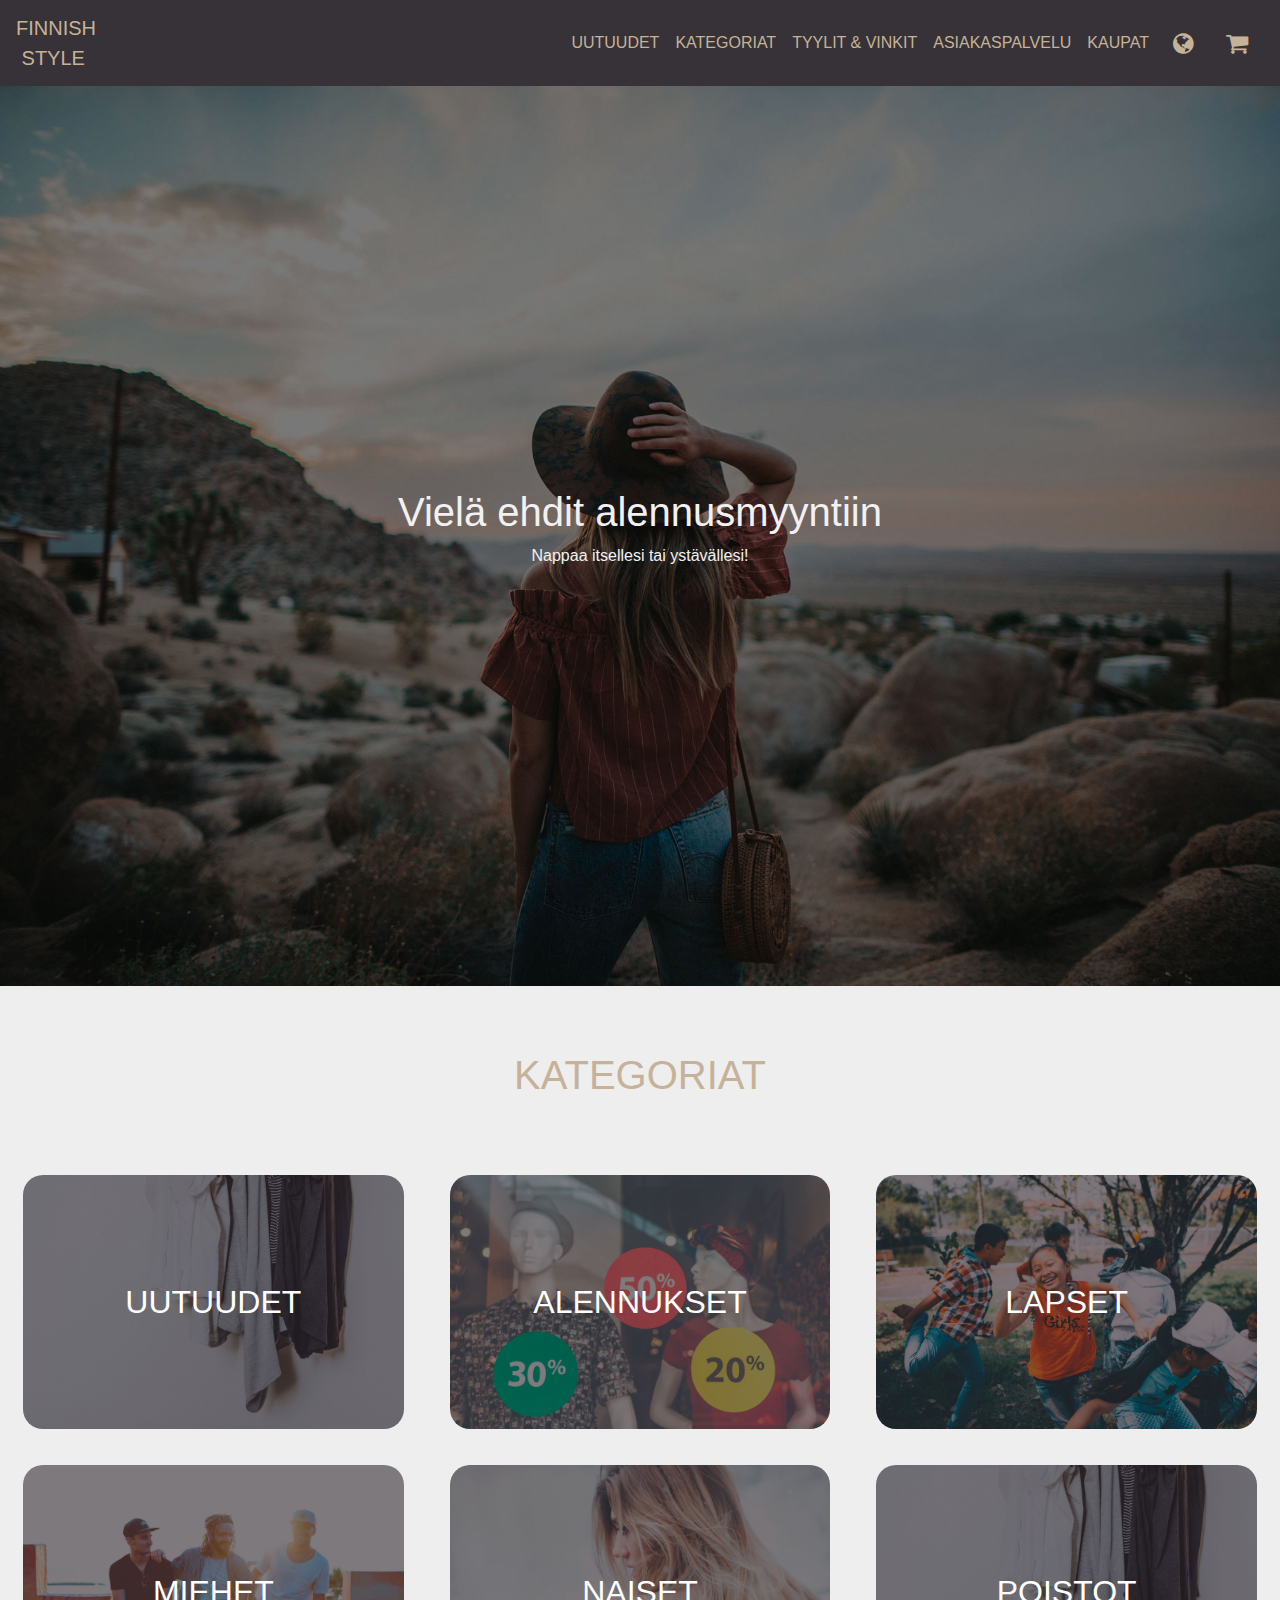
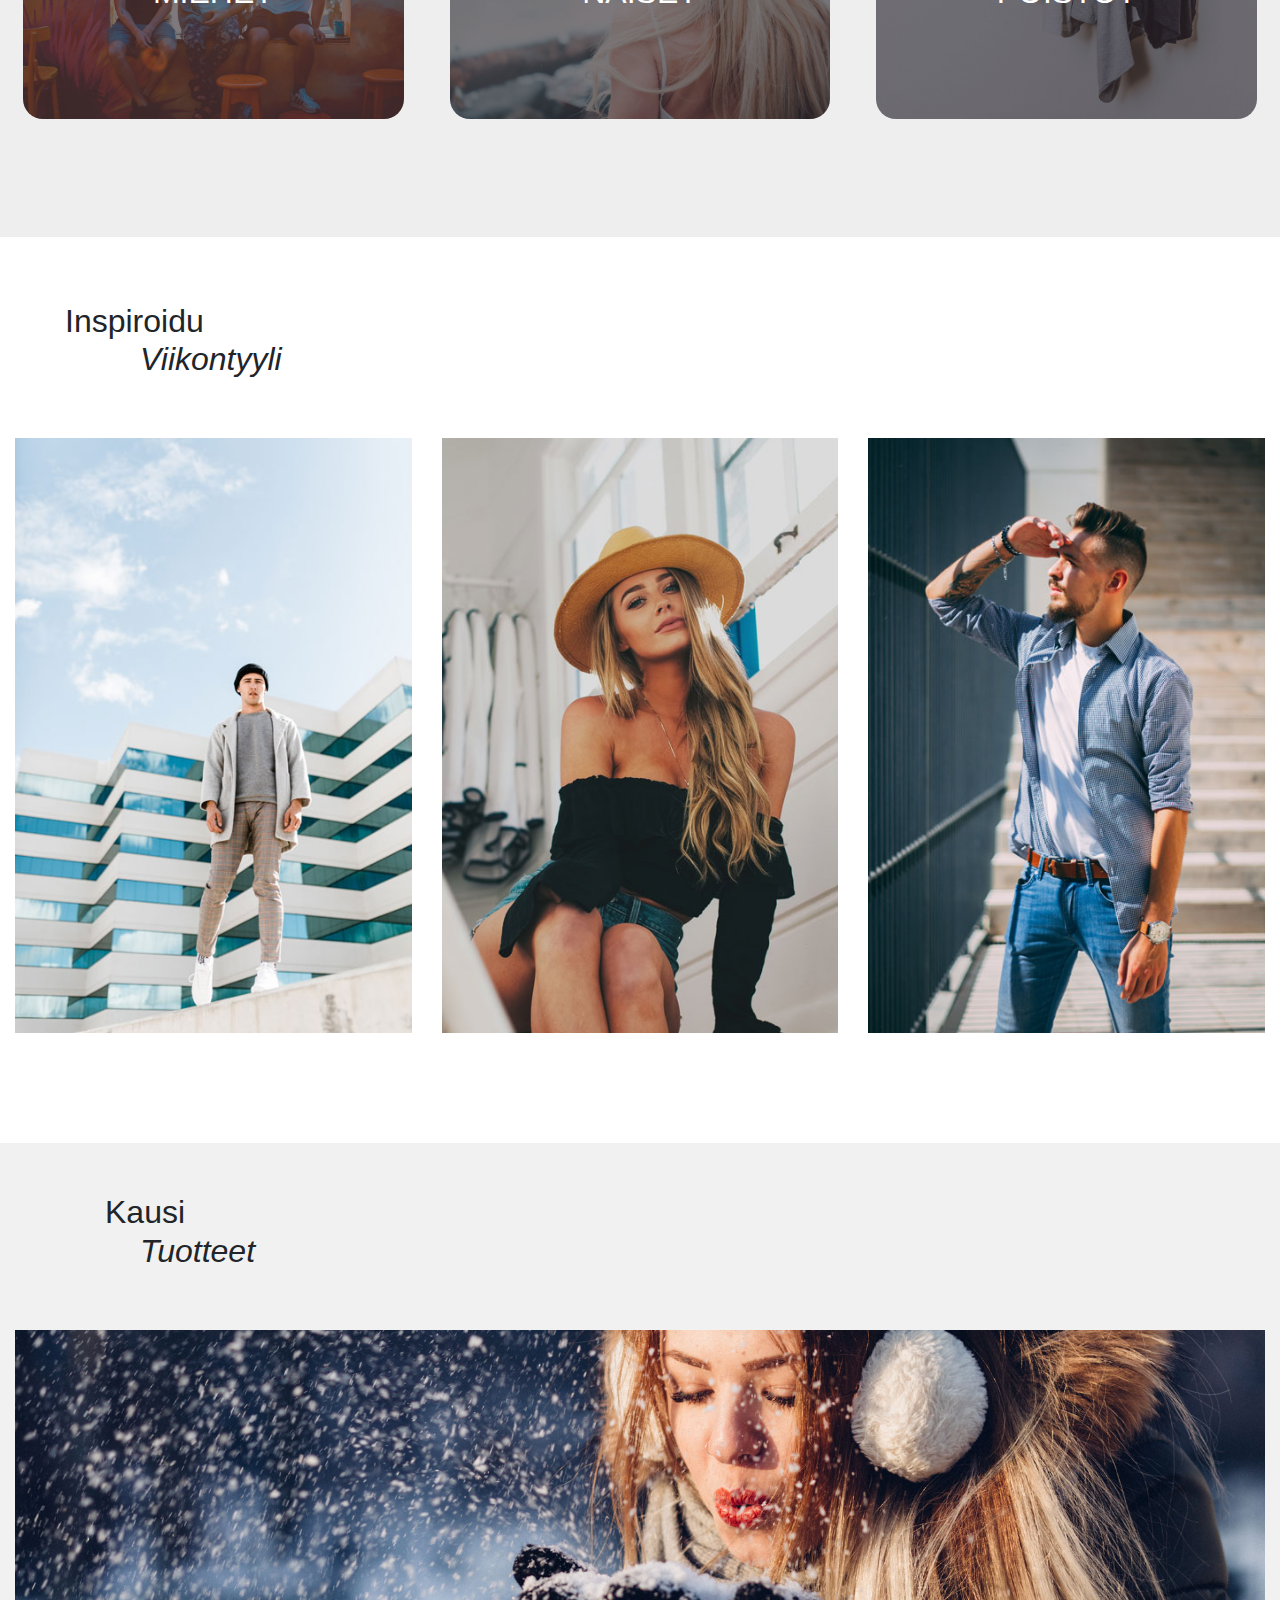
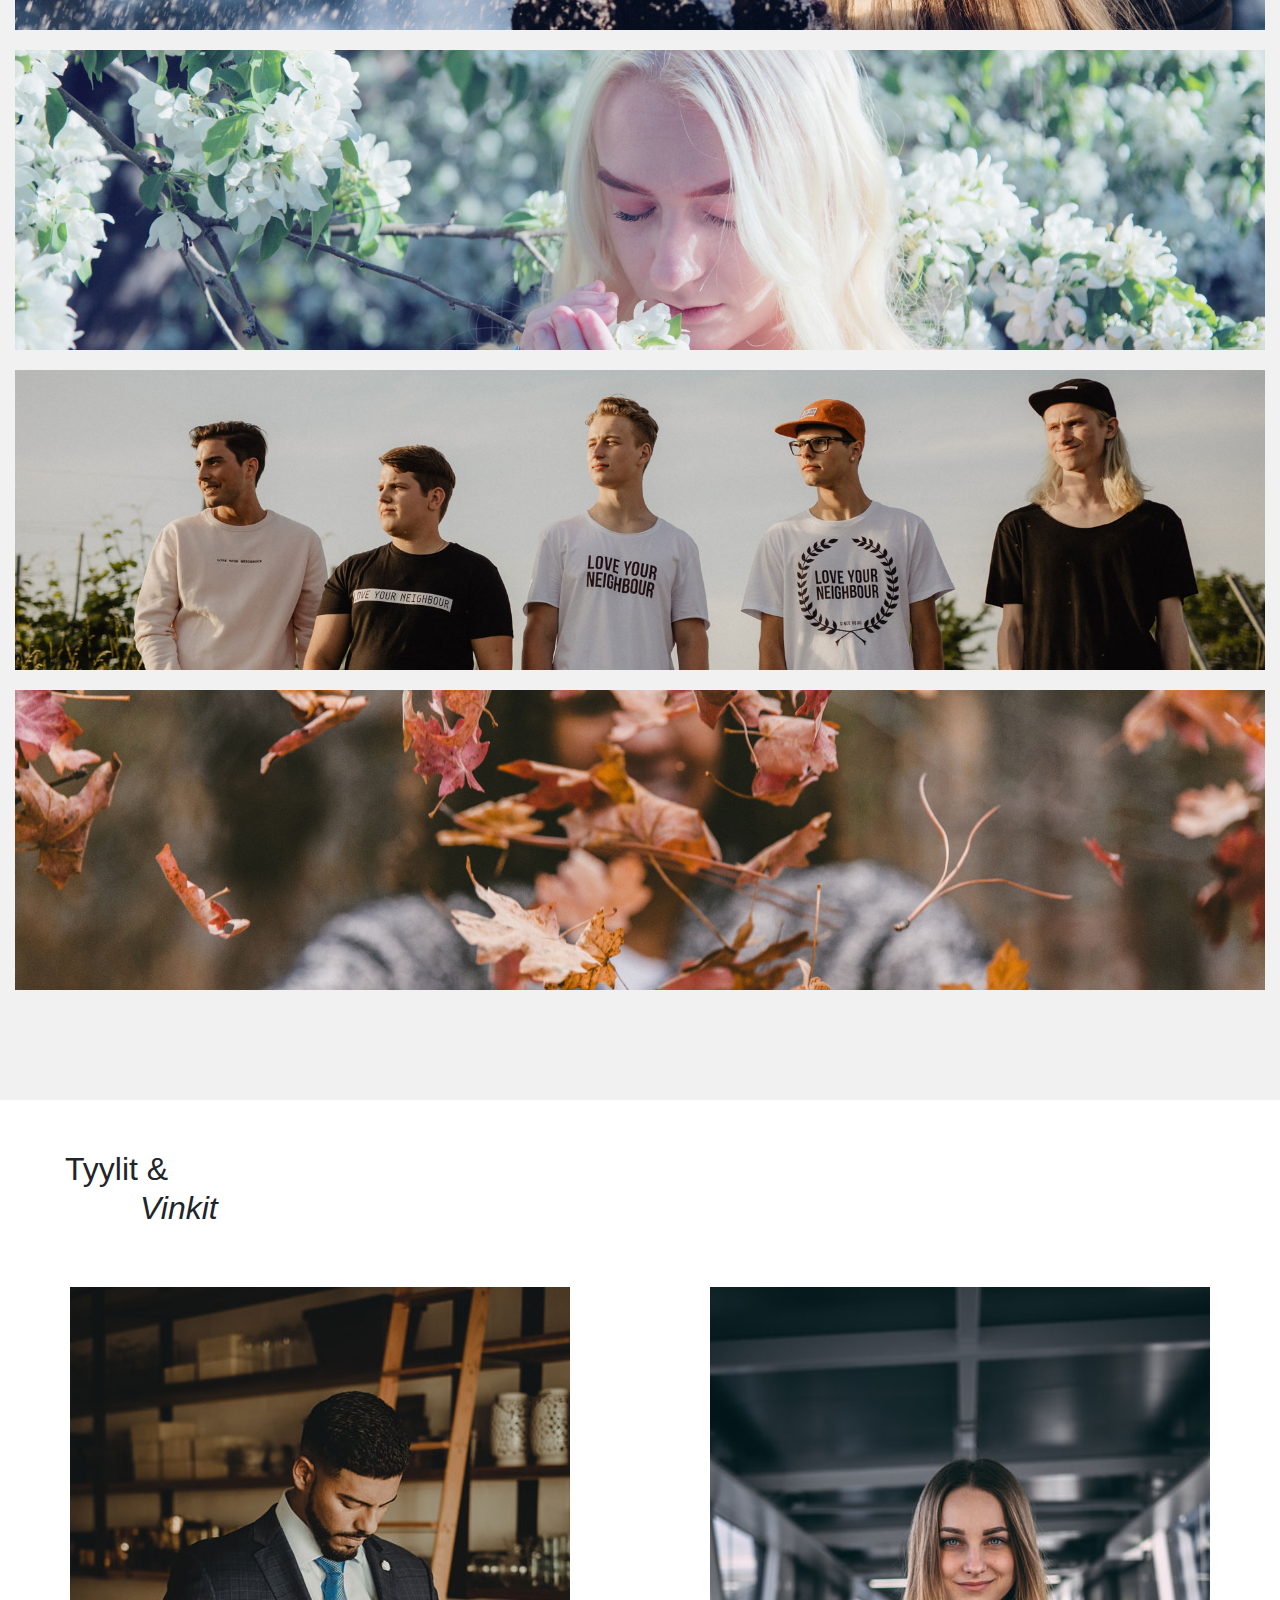
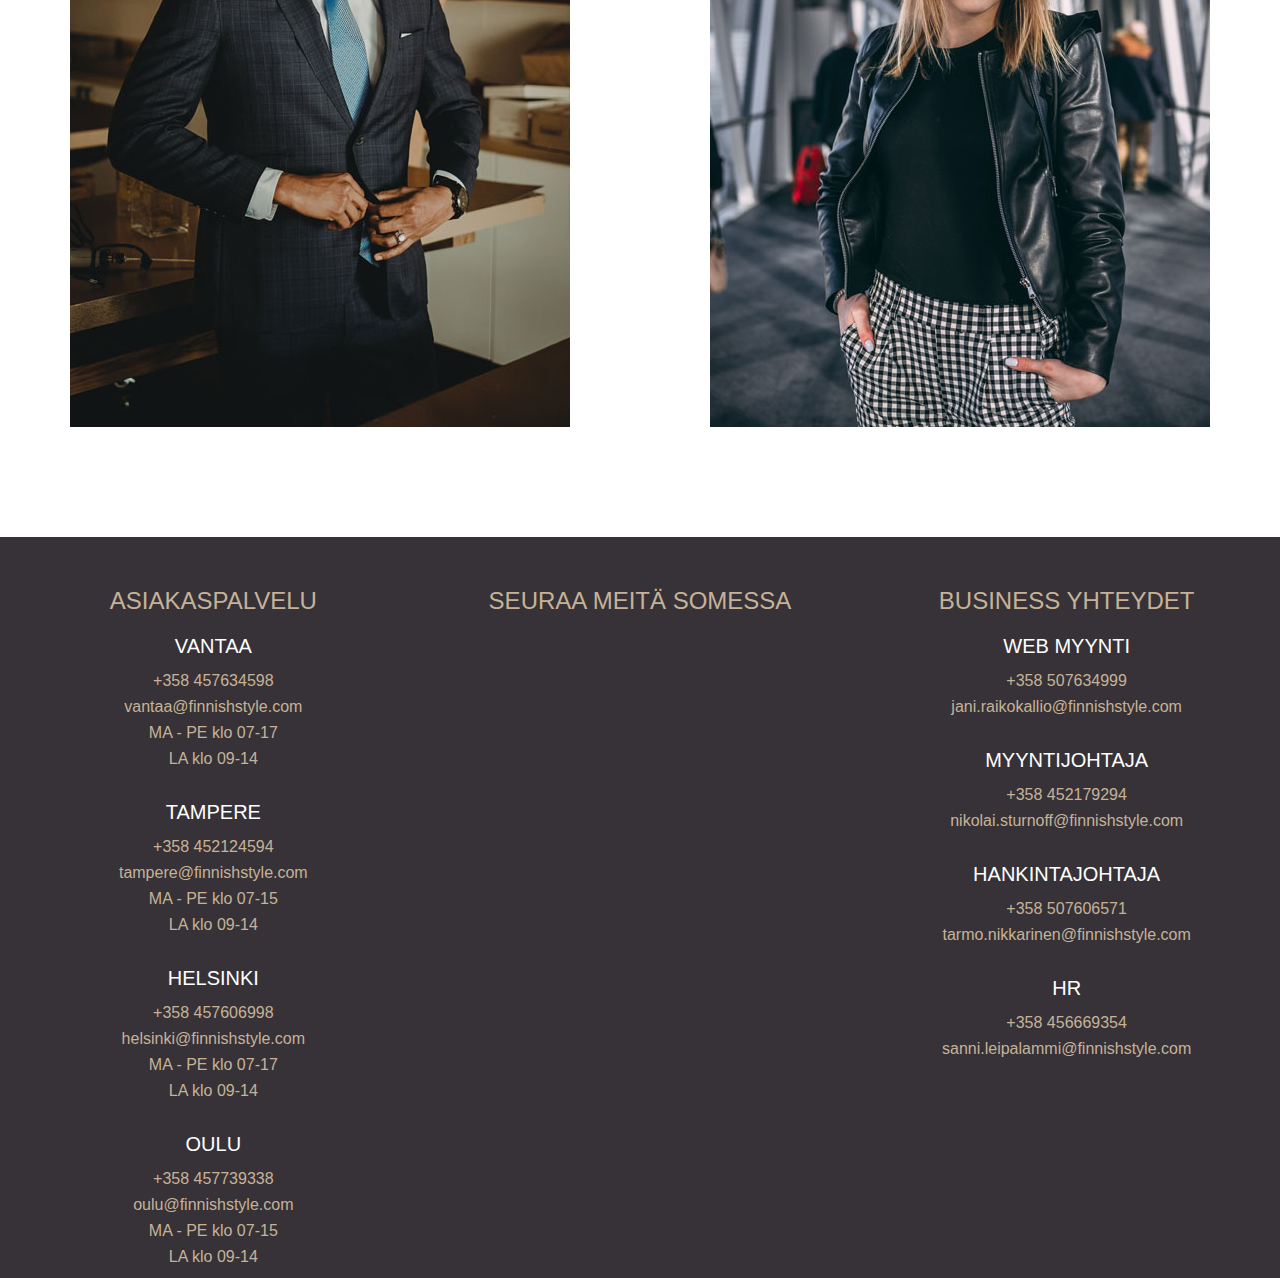
==== commit f8fd08e8: "Section 6 tekemistä" ====
--- a/index.html
+++ b/index.html
@@ -333,6 +333,29 @@
             </div>
             <div class="col-sm-12 col-md-12 col-lg-4 col-xl-4 footteri">
                 <h3>BUSINESS YHTEYDET</h3>
+                <br>
+                <h5 class="footterikaupat">WEB MYYNTI</h5>
+                <br>
+                <p>+358 507634999</p>
+                <p>jani.raikokallio@finnishstyle.com</p>
+                <br>
+                <br>
+                <h5 class="footterikaupat">MYYNTIJOHTAJA</h5>
+                <br>
+                <p>+358 452179294</p>
+                <p>nikolai.sturnoff@finnishstyle.com</p>
+                <br>
+                <br>
+                <h5 class="footterikaupat">HANKINTAJOHTAJA</h5>
+                <br>
+                <p>+358 507606571</p>
+                <p>tarmo.nikkarinen@finnishstyle.com</p>
+                <br>
+                <br>
+                <h5 class="footterikaupat">HR</h5>
+                <br>
+                <p>+358 456669354</p>
+                <p>sanni.leipalammi@finnishstyle.com</p>
             </div>
         </div>
     </div>
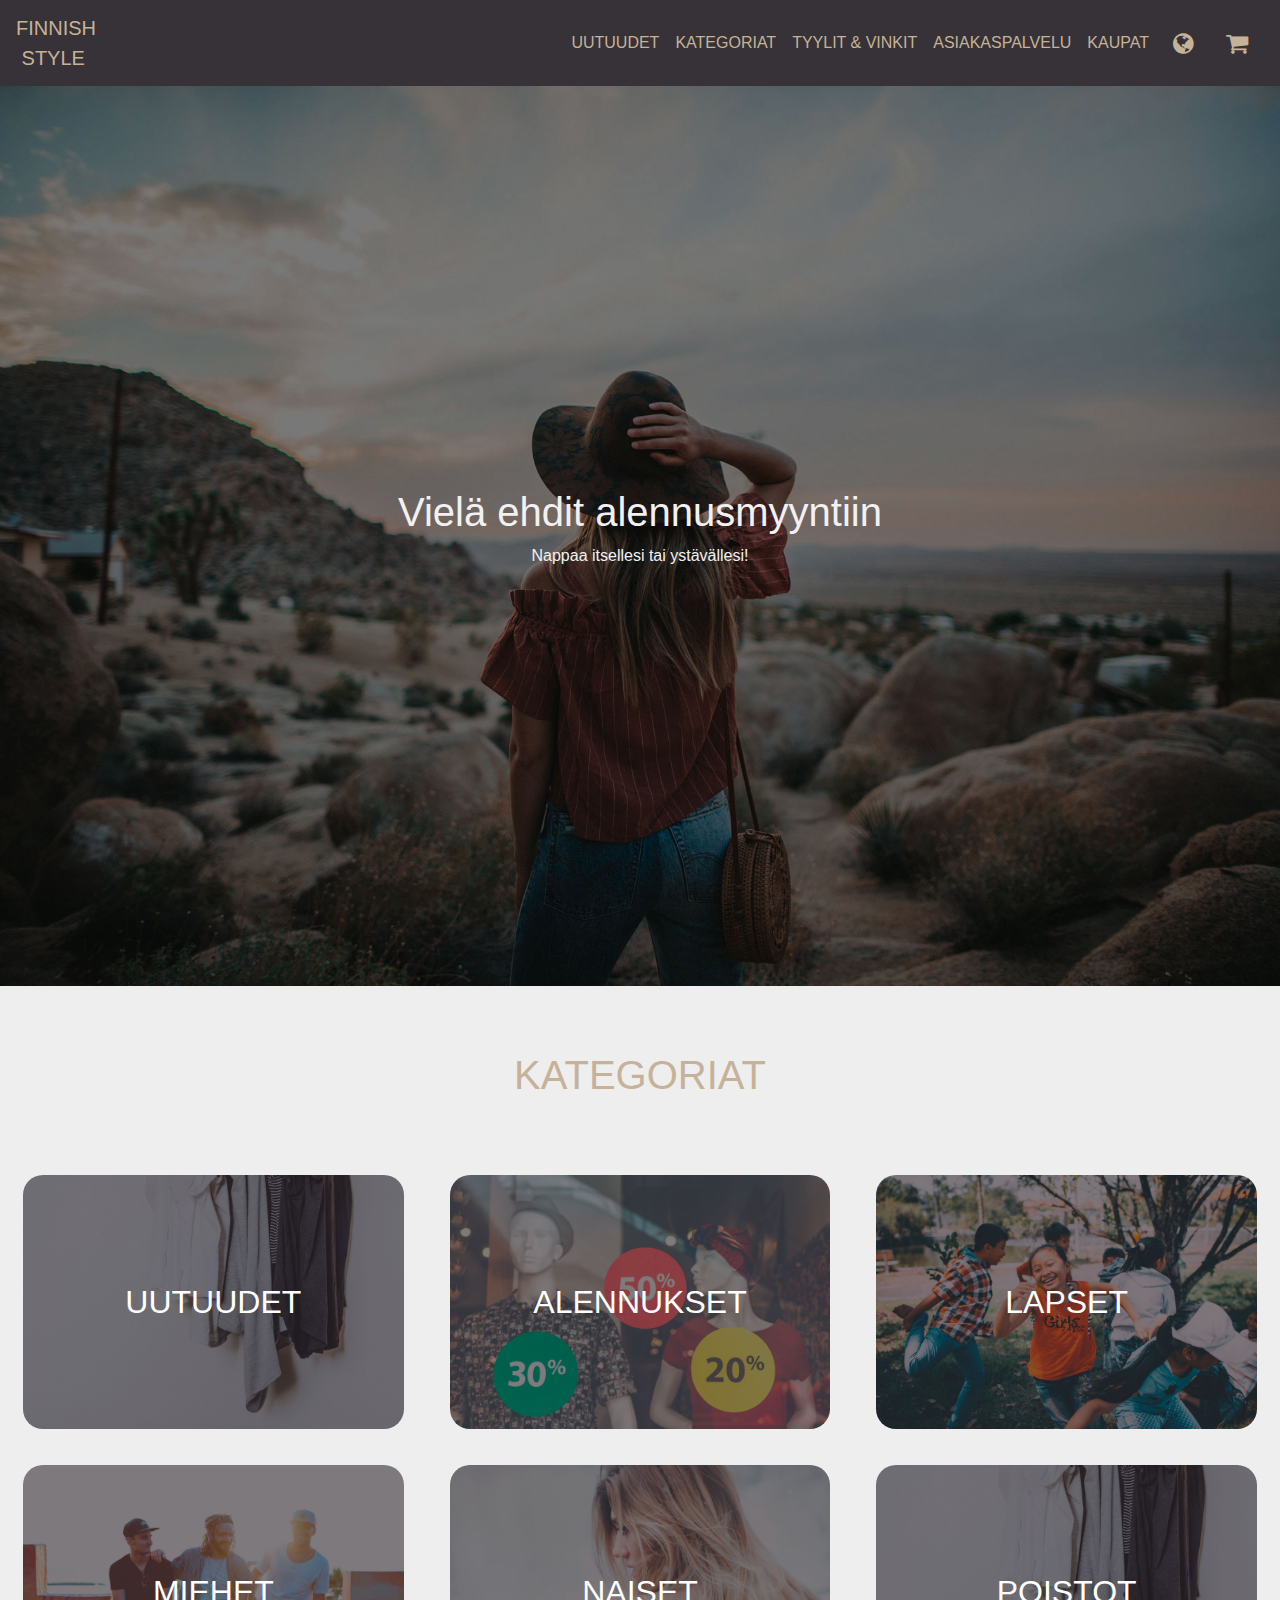
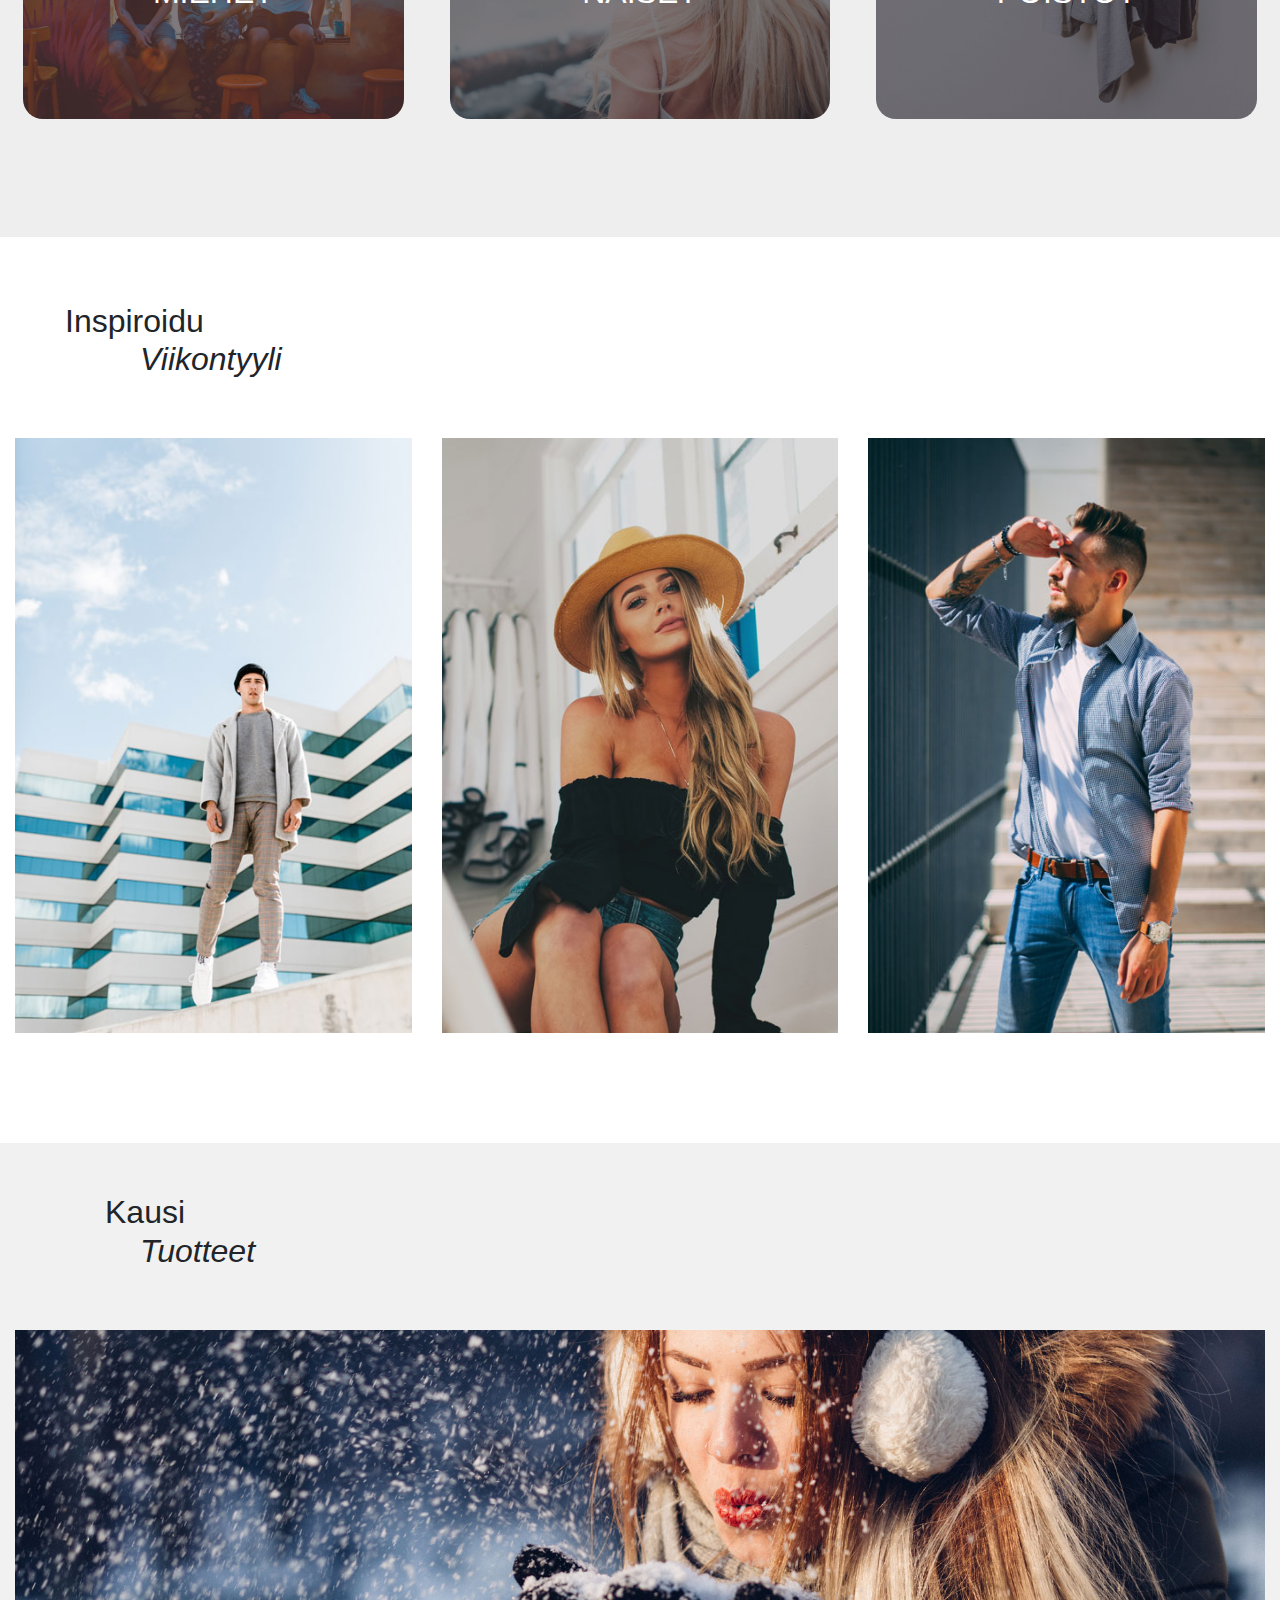
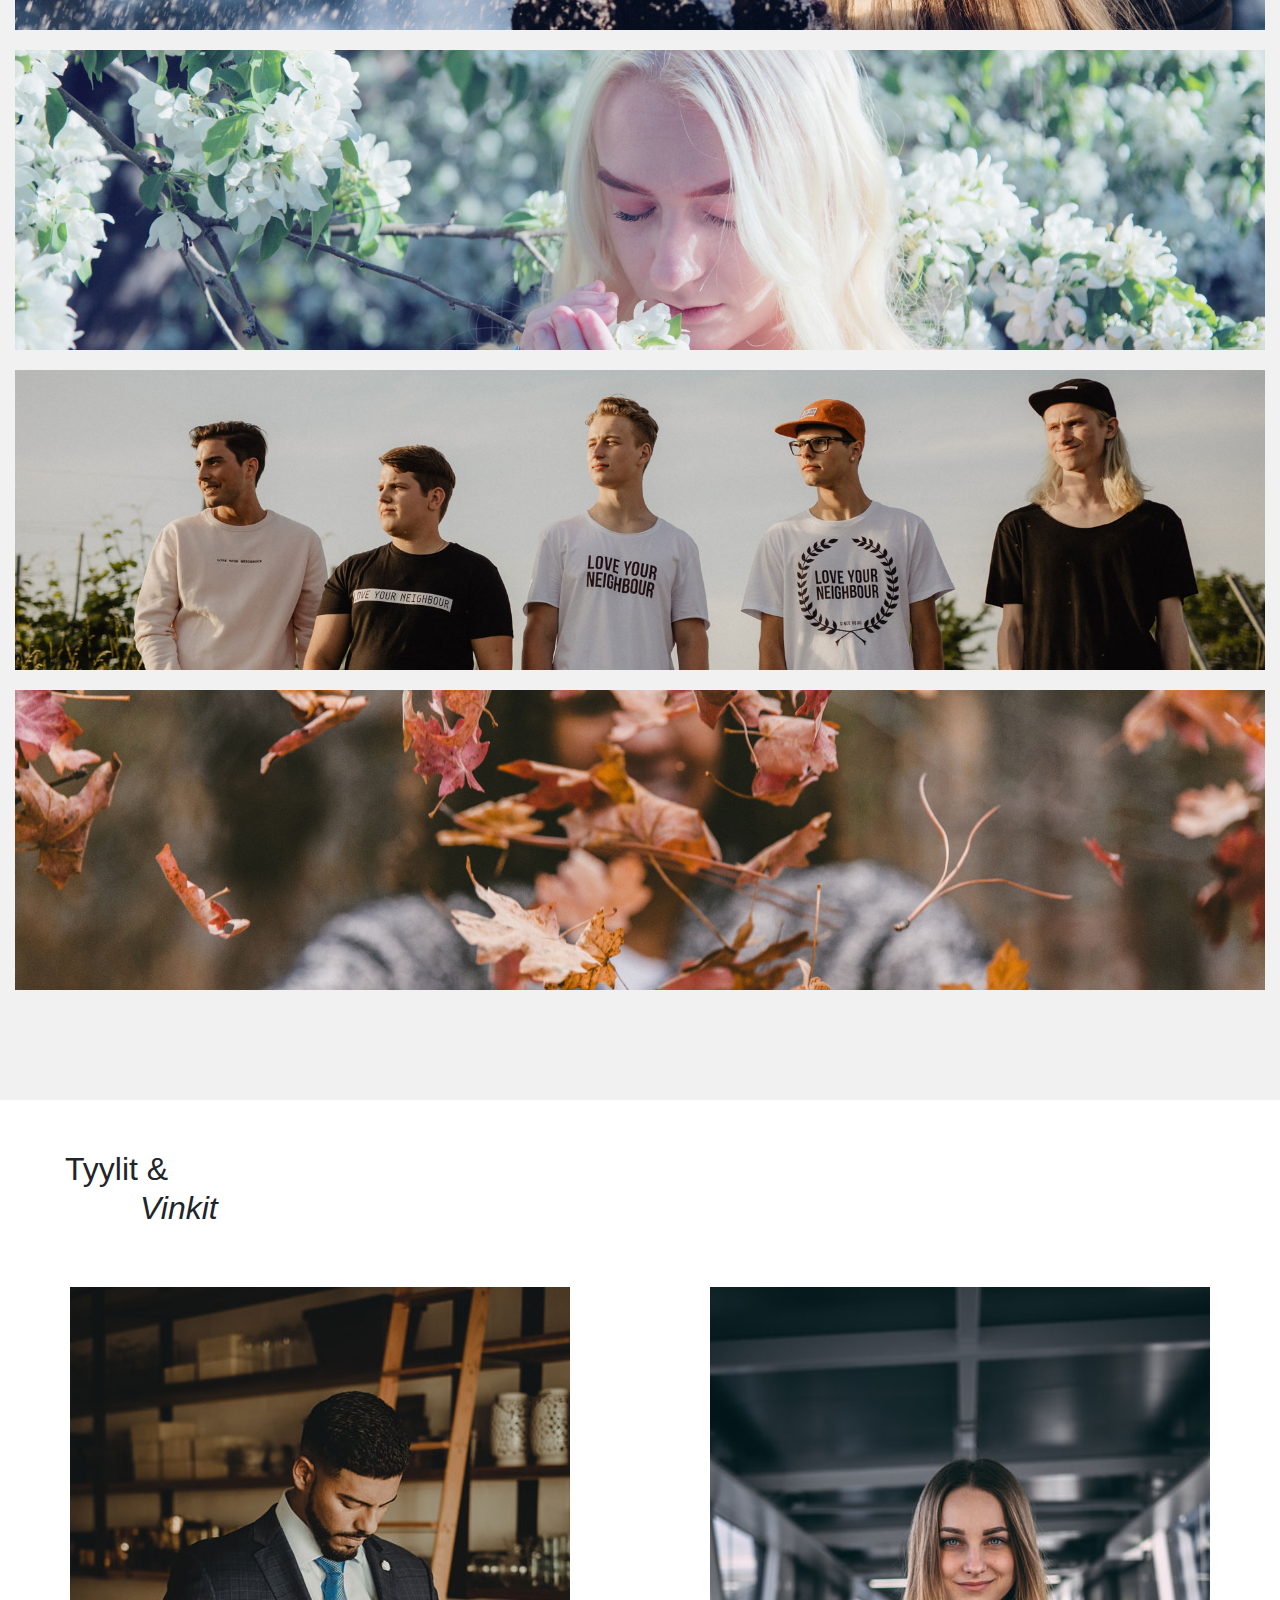
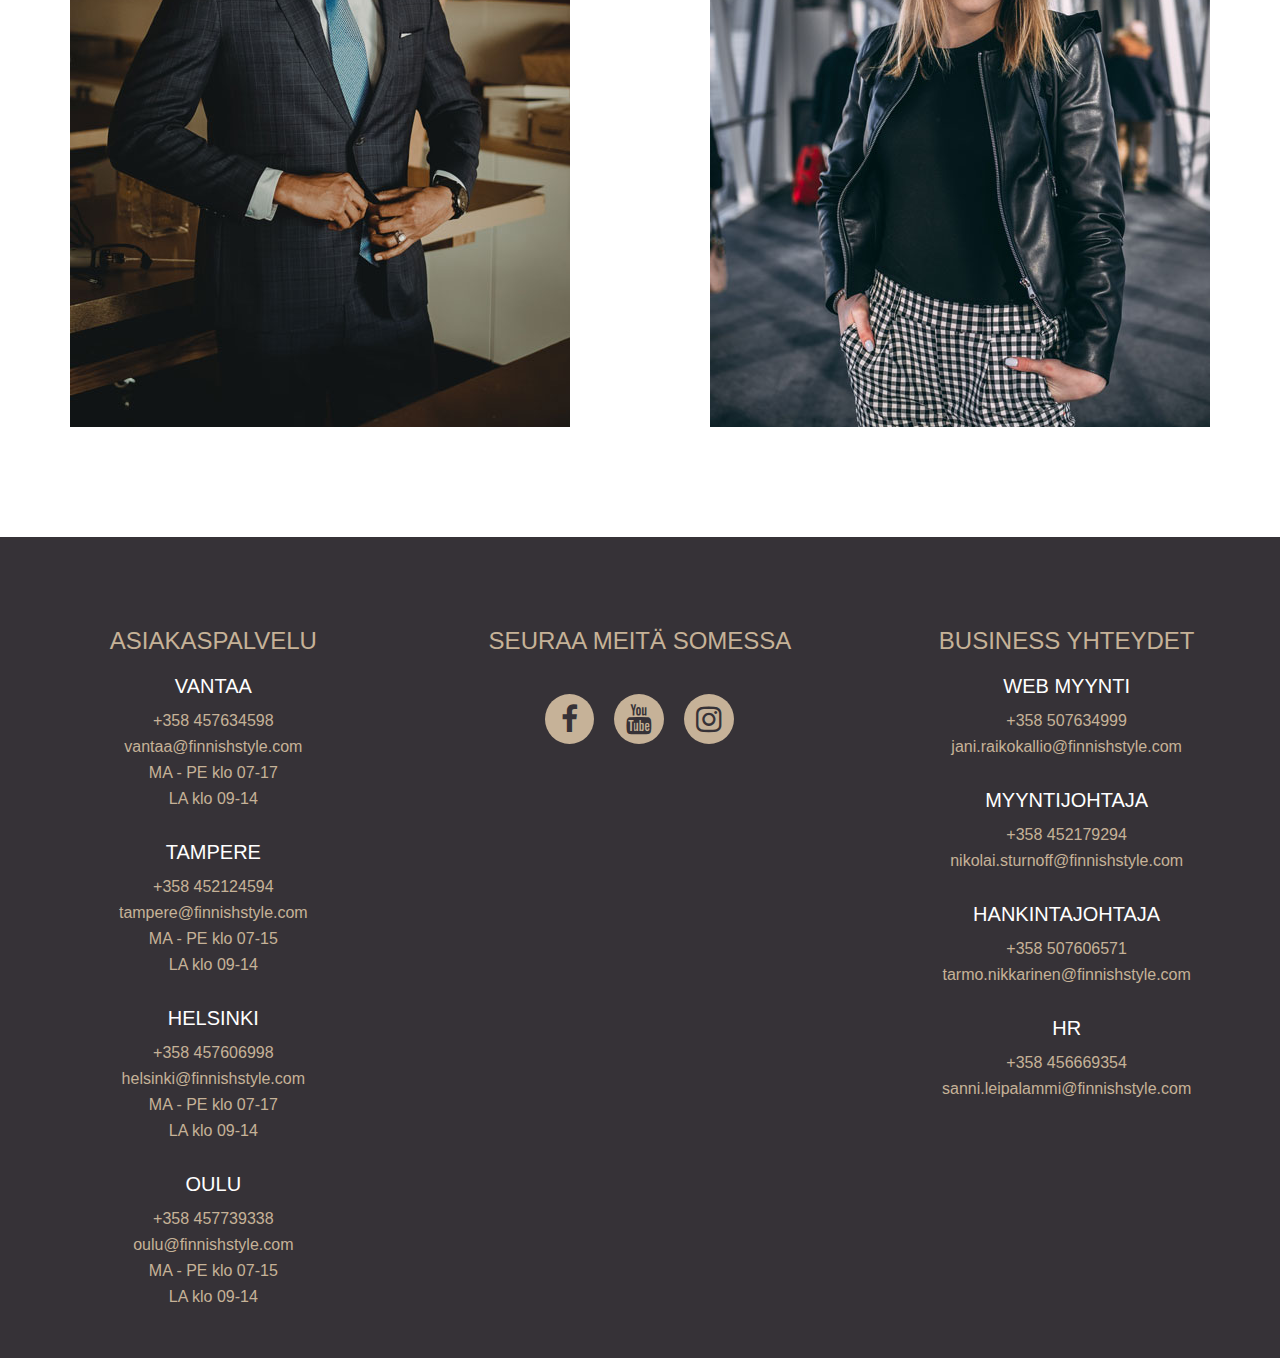
==== commit ea84c090: "Social media icons ja UI parannuksia" ====
--- a/index.html
+++ b/index.html
@@ -31,7 +31,7 @@
 <body>
 
     <nav class="navbar navbar-expand-lg navbar-light bg-light">
-        <a class="navbar-brand" href="#">FINNISH<br>&nbsp;STYLE</a>
+        <a class="navbar-brand" href="index.html">FINNISH<br>&nbsp;STYLE</a>
         <div class="d-block d-sm-block d-md-block d-lg-none">
             <button class="navbar-toggler" onclick="openNav()">
     <span class="navbar-toggler-icon"></span>
@@ -330,6 +330,15 @@
             </div>
             <div class="col-sm-12 col-md-12 col-lg-4 col-xl-4 footteri">
                 <h3>SEURAA MEITÄ SOMESSA</h3>
+                <br>
+                <br>
+                <div class="row">
+                    <div class="col-sm-12 col-md-12 col-lg-12 col-xl-12 flexsuunta">
+                        <a href="#" class="fa fa-facebook"></a>
+                        <a href="#" class="fa fa-youtube"></a>
+                        <a href="#" class="fa fa-instagram"></a>
+                    </div>
+                </div>
             </div>
             <div class="col-sm-12 col-md-12 col-lg-4 col-xl-4 footteri">
                 <h3>BUSINESS YHTEYDET</h3>
--- a/css/tyyli.css
+++ b/css/tyyli.css
@@ -23,10 +23,28 @@
     color: #C6B298 !important;
 }
 
-.fa {
+.nav-link:hover {
+    color: #5D535E !important;
+}
+
+.fa-shopping-cart {
     color: #C6B298 !important;
     font-size: 24px !important;
     padding: .5rem 1rem;
+}
+
+.fa-shopping-cart:hover {
+    color: #5D535E !important;
+}
+
+.fa-globe {
+    color: #C6B298 !important;
+    font-size: 24px !important;
+    padding: .5rem 1rem;
+}
+
+.fa-globe:hover {
+    color: #5D535E !important;
 }
 
 .kuvateksti {
@@ -342,15 +360,65 @@
     width: 100%;
     color: #C6B298 !important;
     line-height: 10px;
+    padding: 40px 0px 40px 0px;
 }
 
 .footterikaupat {
     color: white;
 }
 
-.viiva {
-    height: 70%;
-    border-right: 2px solid #C6B298 !important;
+.fa-youtube {
+    background: #C6B298;
+    color: #363237 !important;
+    padding: 10px 12px 10px 12px !important;
+    font-size: 30px !important;
+    text-align: center !important;
+    text-decoration: none;
+    margin: 10px !important;
+    border-radius: 50% !important;
+
+}
+
+.fa-facebook {
+    background: #C6B298;
+    color: #363237 !important;
+    padding: 10px 16px 10px 16px !important;
+    font-size: 30px !important;
+    text-align: center !important;
+    text-decoration: none;
+    margin: 10px !important;
+    border-radius: 50% !important;
+}
+
+.fa-instagram {
+    background: #C6B298;
+    color: #363237 !important;
+    padding: 10px 12px 10px 12px !important;
+    font-size: 30px !important;
+    text-align: center !important;
+    text-decoration: none;
+    margin: 10px !important;
+    border-radius: 50% !important;
+}
+
+.fa-youtube:hover {
+    color: #C6B298 !important;
+    background: #5D535E !important;
+}
+
+.fa-facebook:hover {
+    color: #C6B298 !important;
+    background: #5D535E !important;
+}
+
+.fa-instagram:hover {
+    color: #C6B298 !important;
+    background: #5D535E !important;
+}
+
+.flexsuunta {
+    display: flex;
+    flex-direction: row;
 }
 
 @media (max-width: 767px) {
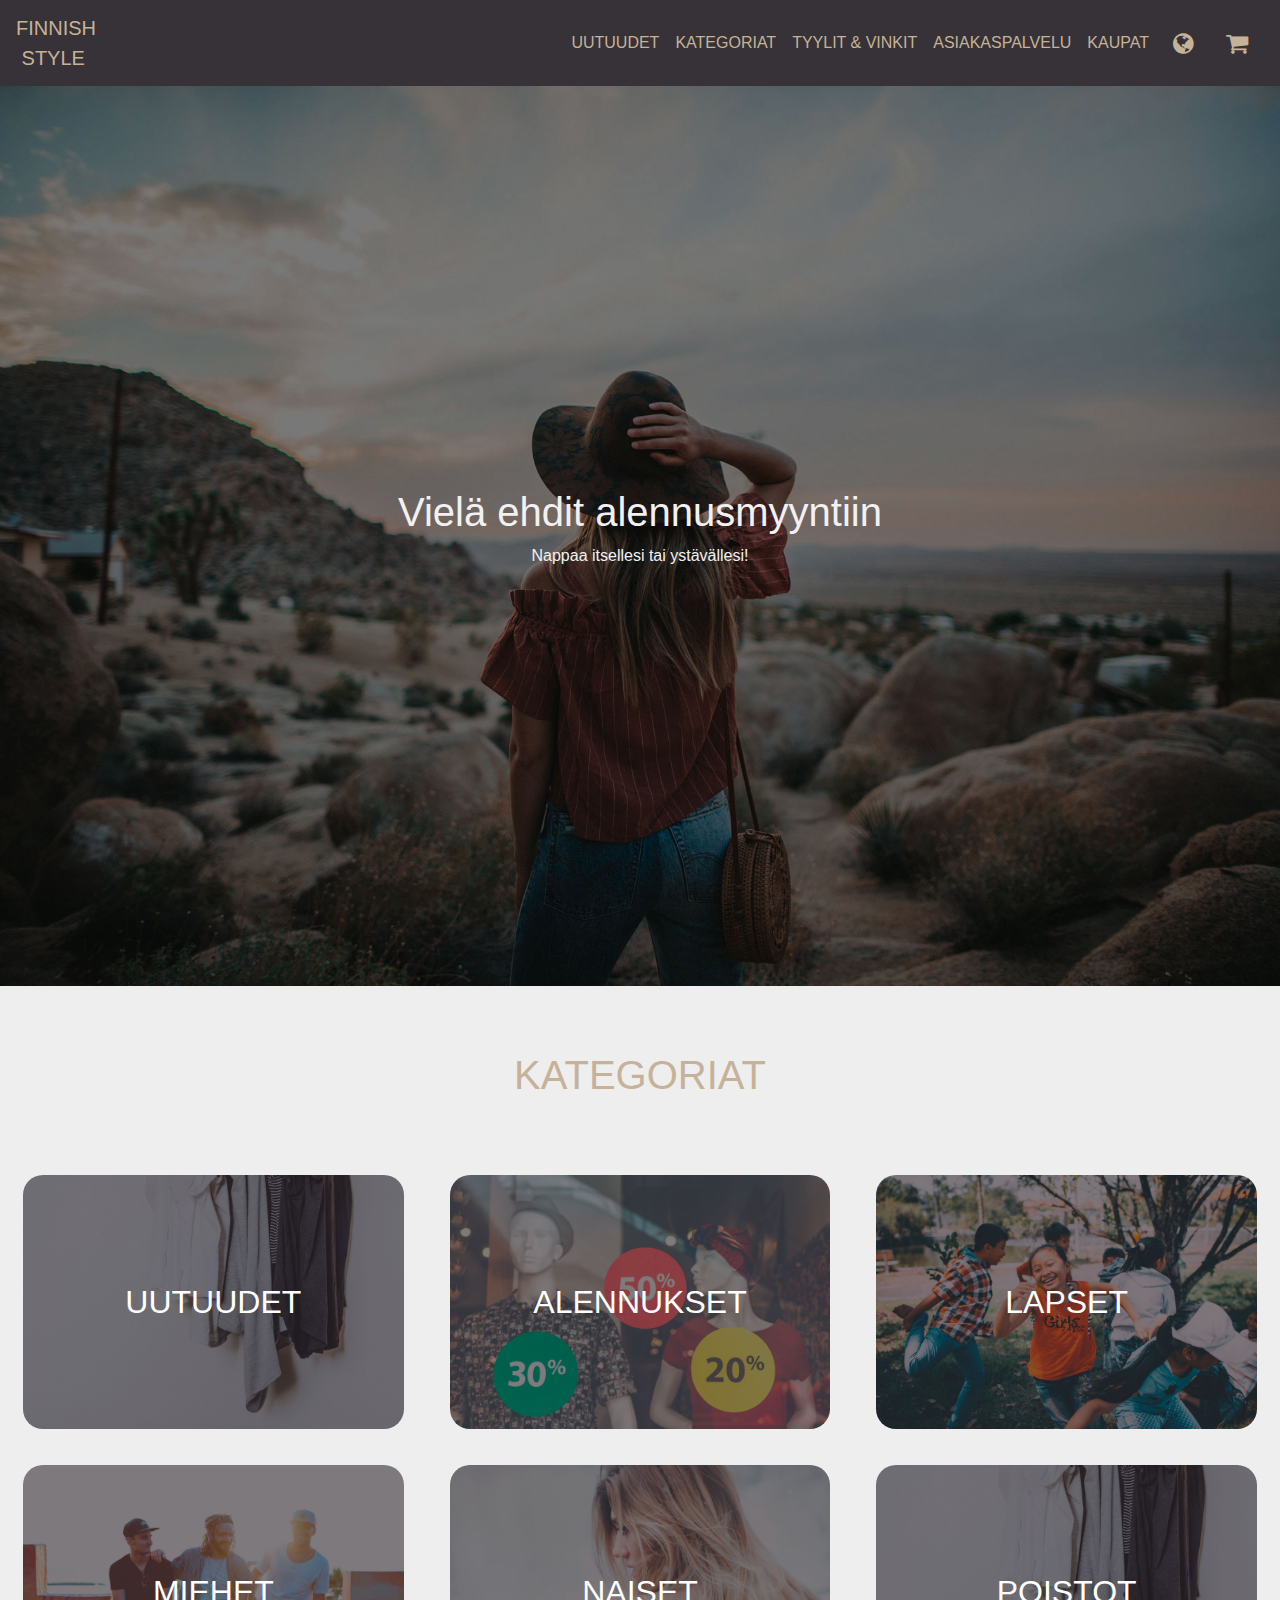
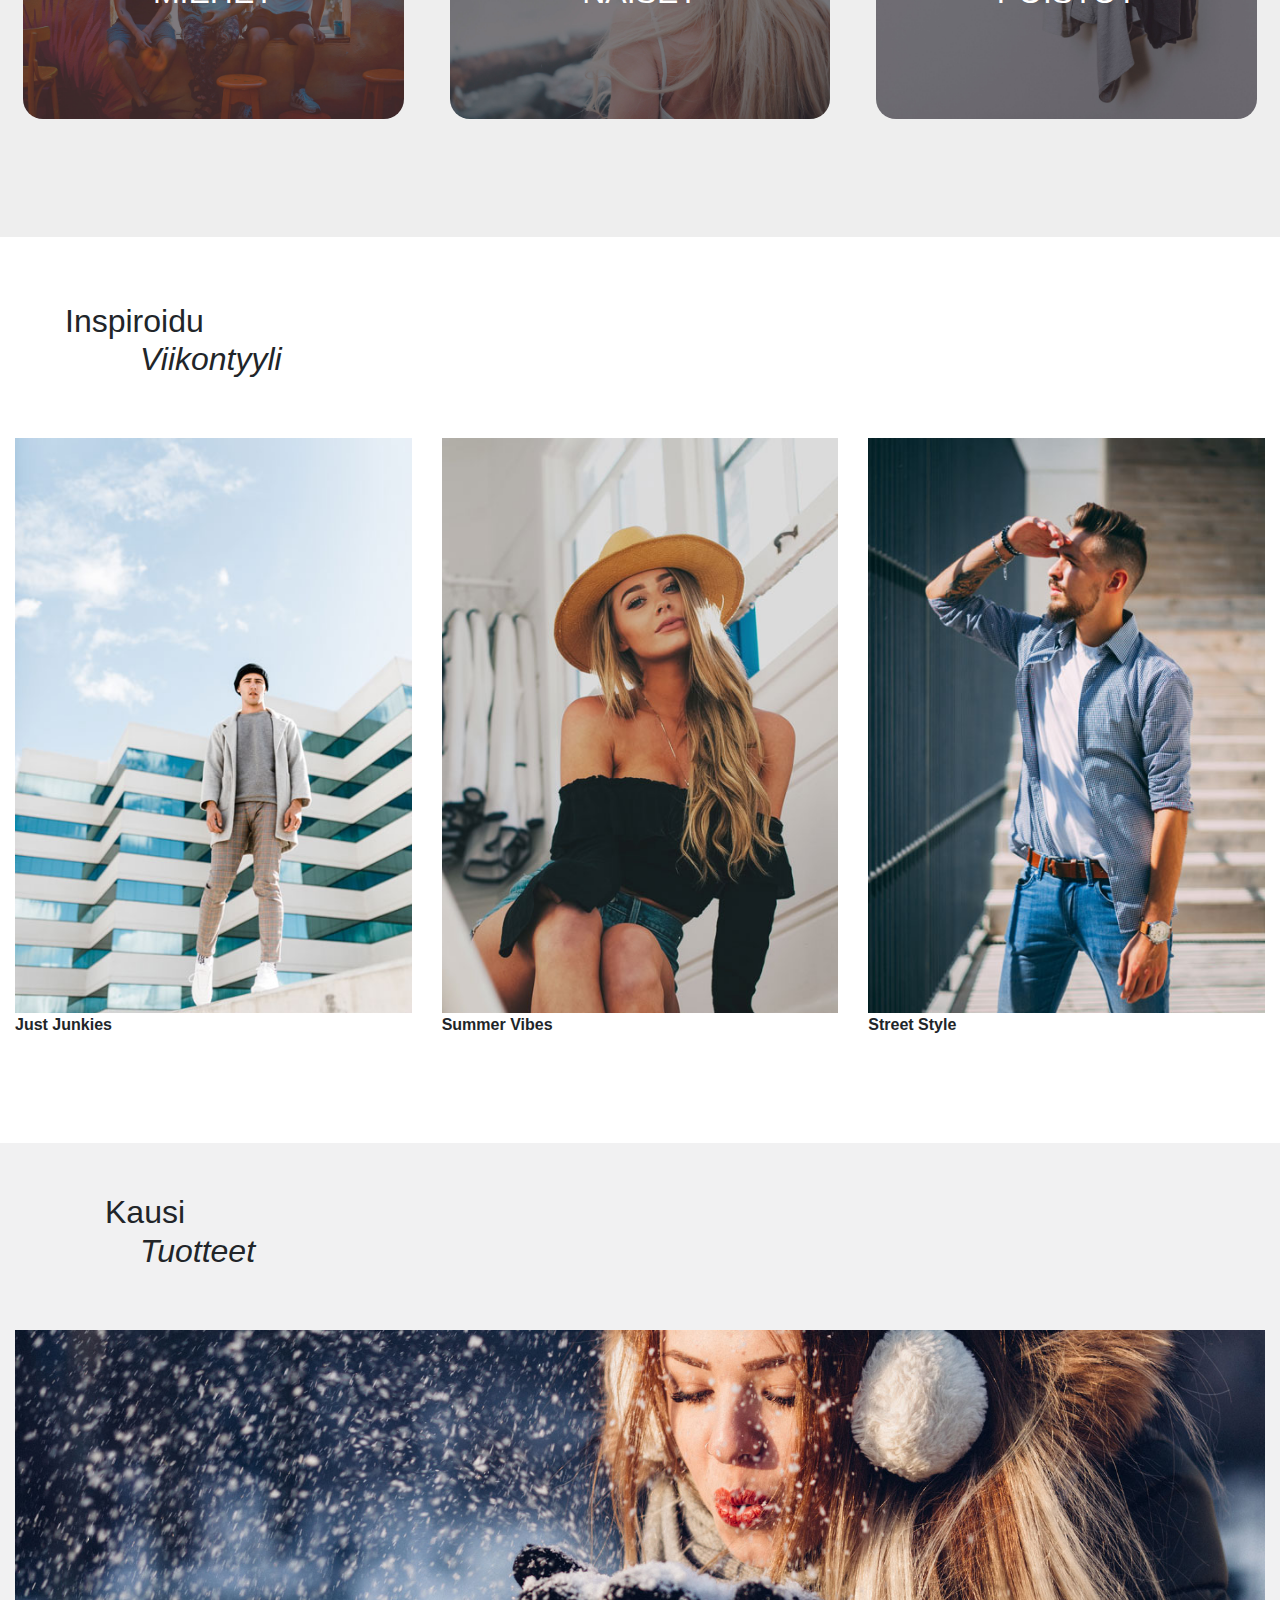
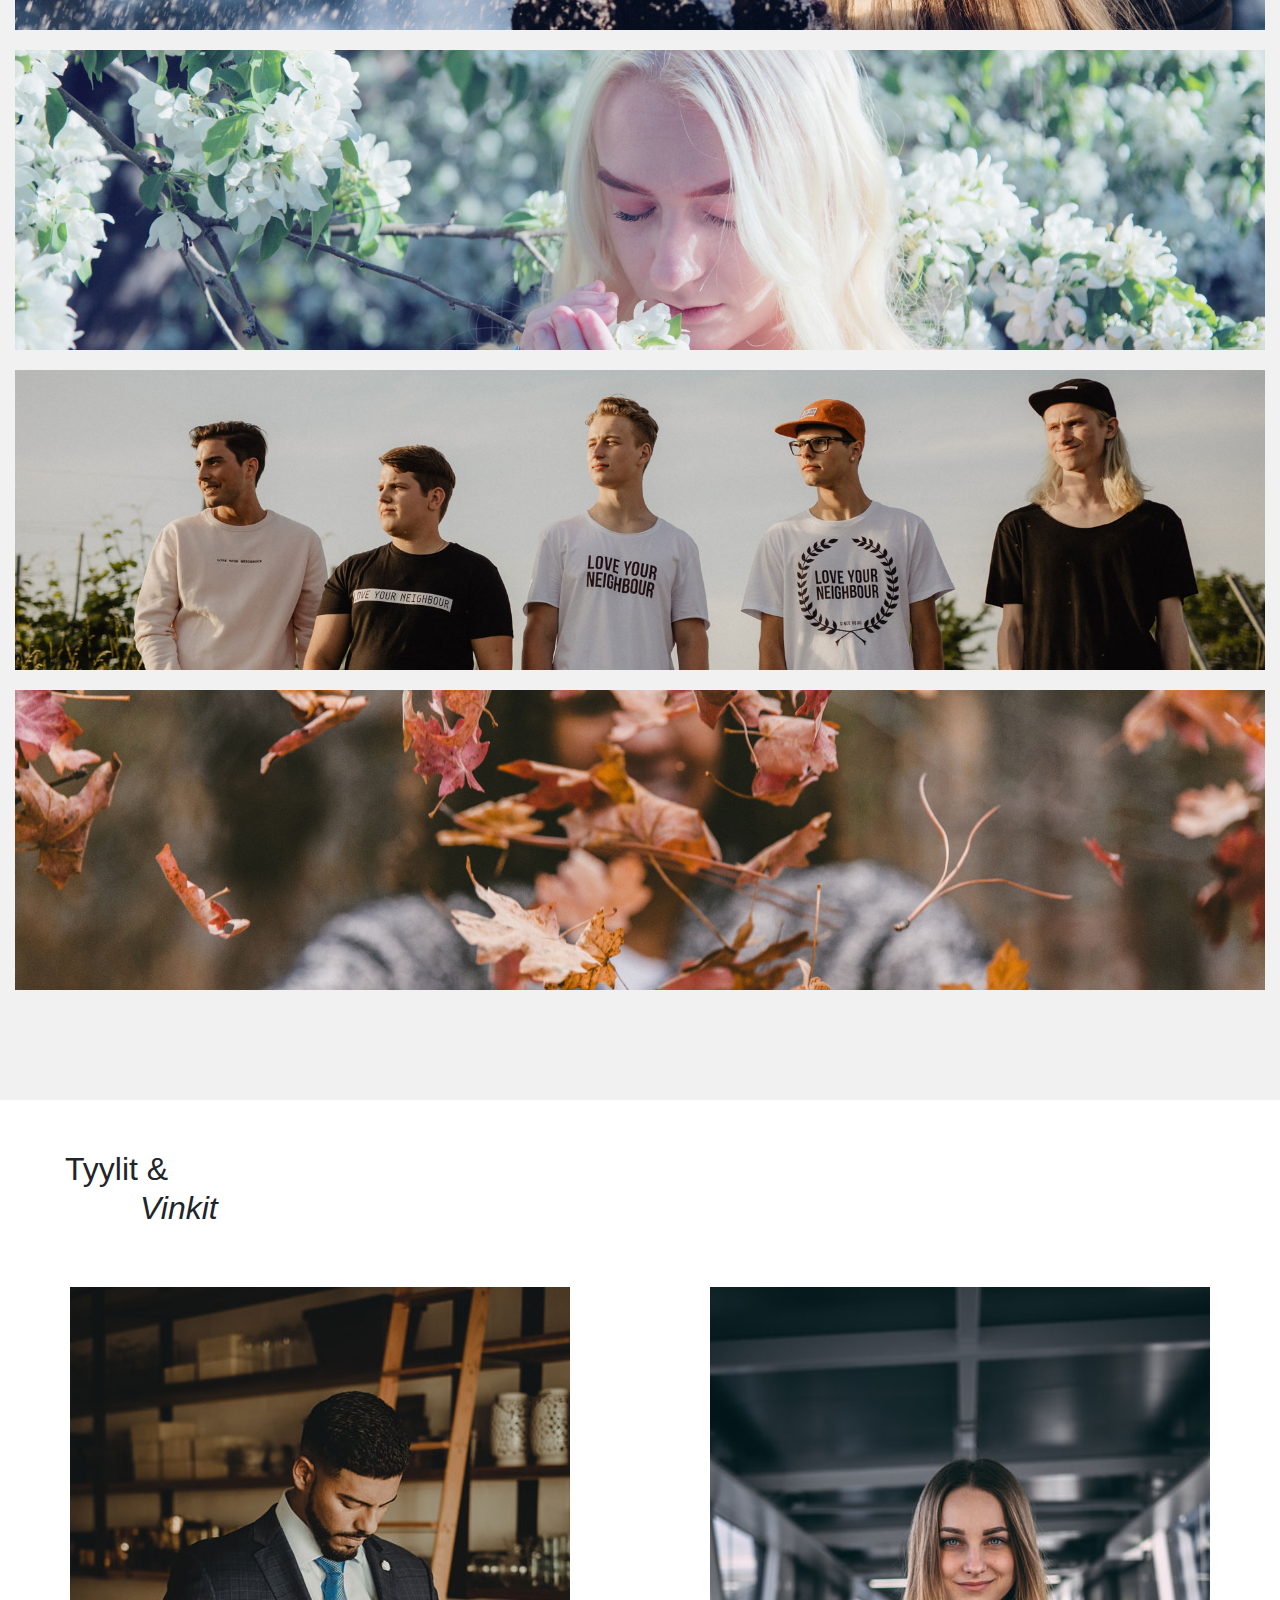
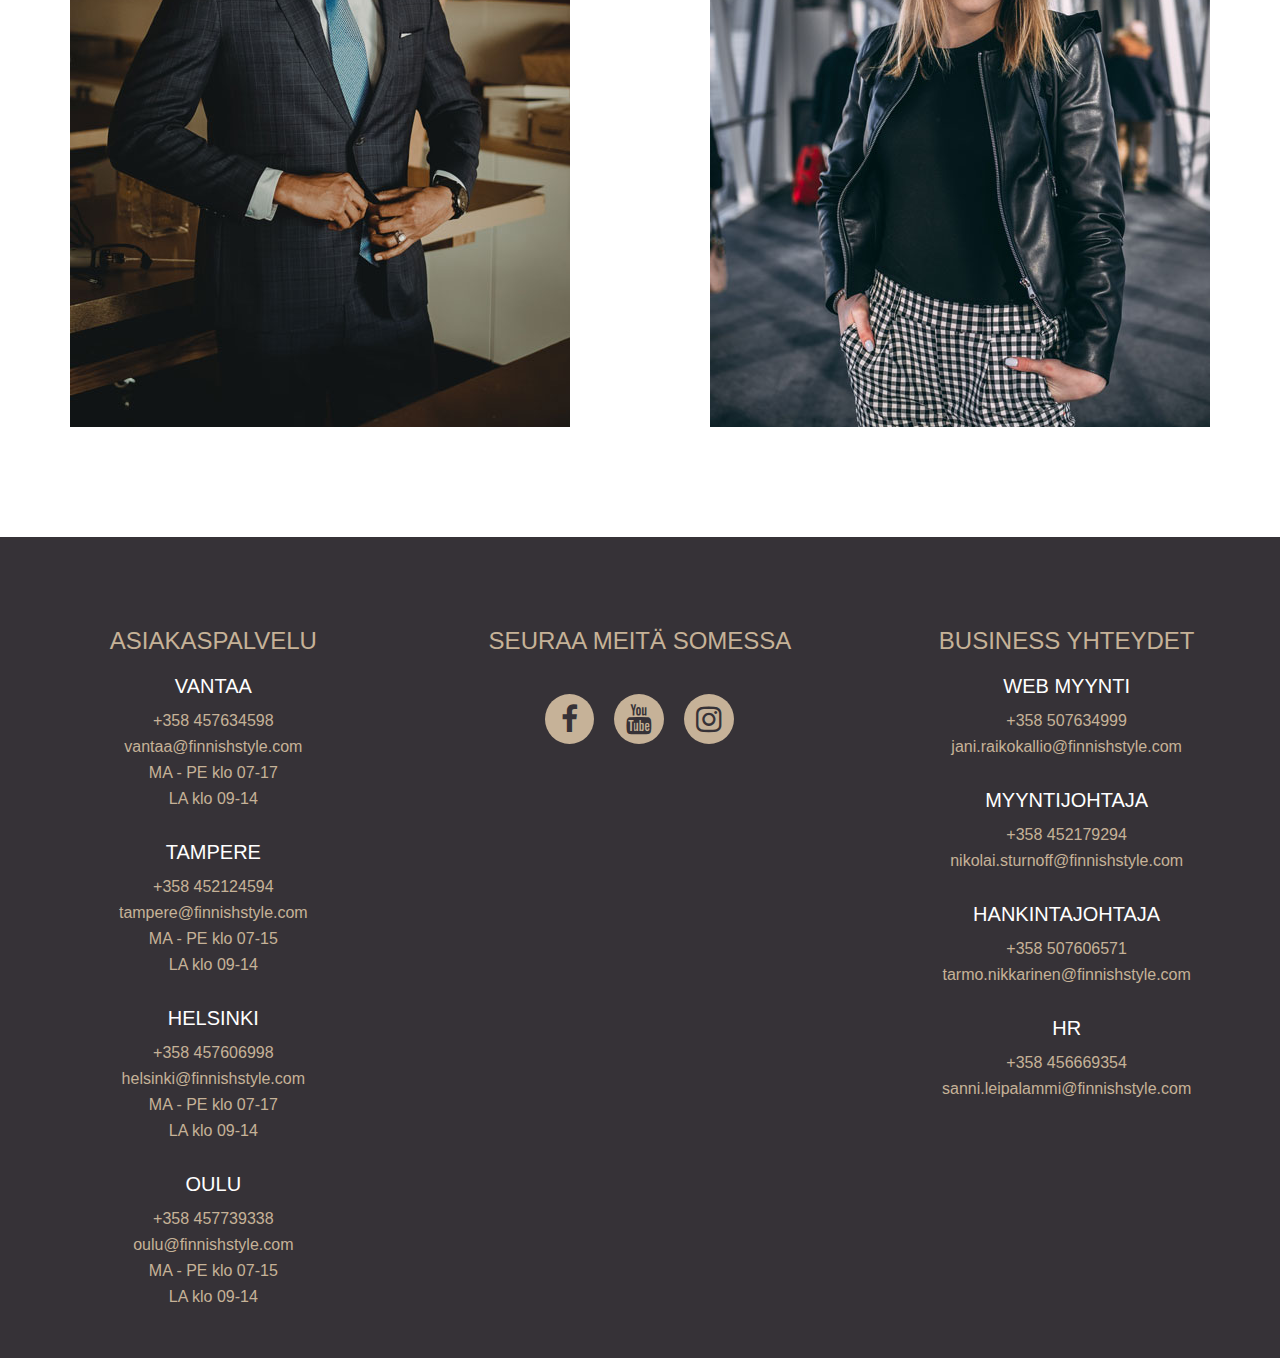
==== commit a41582c9: "Section 3 tuotteesittelyjen tekoa" ====
--- a/index.html
+++ b/index.html
@@ -188,30 +188,86 @@
                 <h2 class="italicalaotsikko"><i>Viikontyyli</i></h2>
             </div>
         </div>
-
-        <div class="row">
-            <div class="col-sm-4">
-                <div class="d-none d-sm-block d-md-block d-lg-block viikontyyli">
-                    <img src="img/style1.jpg">
+        <div class="d-none d-sm-none d-md-block d-lg-block">
+            <div class="row">
+                <div class="col-sm-4 viikkotyyli">
+                    <div class="testausta">
+                        <img src="img/style1.jpg">
+                        <div class="ylosvetolaatikko">
+                            <p><b>Just Junkies</b></p>
+                            <div class="laatikonsisalto">
+                                <div class="row">
+                                    <div class="col-sm-6">
+                                        <p class="tuoteteksti">5 Tuotetta</p>
+                                        <p class="tuoteteksti">Koko setti: 79,95€</p>
+                                    </div>
+                                    <div class="col-sm-6">
+                                        <a class="linkki" href="#">
+                                            <span class="nappula">Katso lisää</span>
+                                        </a>
+                                    </div>
+                                </div>
+                            </div>
+                        </div>
+                    </div>
                 </div>
-            </div>
-            <div class="col-sm-4">
-                <div class="d-none d-sm-block d-md-block d-lg-block viikontyyli">
-                    <img src="img/style2.jpg">
+                <div class="col-sm-4 viikkotyyli">
+                    <div class="testausta">
+                        <img src="img/style2.jpg">
+                        <div class="ylosvetolaatikko">
+                            <p><b>Summer Vibes</b></p>
+                            <div class="laatikonsisalto">
+                                <div class="row">
+                                    <div class="col-sm-6">
+                                        <p class="tuoteteksti">3 Tuotetta</p>
+                                        <p class="tuoteteksti">Koko setti: 32,95€</p>
+                                    </div>
+                                    <div class="col-sm-6">
+                                        <a class="linkki" href="#">
+                                            <span class="nappula">Katso lisää</span>
+                                        </a>
+                                    </div>
+                                </div>
+                            </div>
+                        </div>
+                    </div>
                 </div>
-            </div>
-            <div class="col-sm-4">
-                <div class="d-none d-sm-block d-md-block d-lg-block viikontyyli">
-                    <img src="img/style3.jpg">
+                <div class="col-sm-4 viikkotyyli">
+                    <div class="testausta">
+                        <img src="img/style3.jpg">
+                        <div class="ylosvetolaatikko">
+                            <p><b>Street Style</b></p>
+                            <div class="laatikonsisalto">
+                                <div class="row">
+                                    <div class="col-sm-6">
+                                        <p class="tuoteteksti">4 Tuotetta</p>
+                                        <p class="tuoteteksti">Koko setti: 65,95€</p>
+                                    </div>
+                                    <div class="col-sm-6">
+                                        <a class="linkki" href="#">
+                                            <span class="nappula">Katso lisää</span>
+                                        </a>
+                                    </div>
+                                </div>
+                            </div>
+                        </div>
+                    </div>
                 </div>
             </div>
         </div>
-
-        <div class="d-block d-sm-none d-md-none d-lg-none">
+        <div class="d-block d-sm-block d-md-none d-lg-none">
             <div id="carouselExampleControls" class="carousel slide" data-ride="pause">
                 <div class="carousel-inner">
                     <div class="carousel-item active">
-                        <img class="d-block w-100" src="img/style1.jpg" alt="First slide">
+                        <div class="testausta">
+                            <img class="d-block w-100" src="img/style1.jpg">
+                            <div class="ylosvetolaatikko">
+                                <p>Koko setti: <b>45,95€</b></p>
+                                <div class="laatikonsisalto">
+
+                                </div>
+                            </div>
+                        </div>
                     </div>
                     <div class="carousel-item">
                         <img class="d-block w-100" src="img/style2.jpg" alt="Second slide">
--- a/css/tyyli.css
+++ b/css/tyyli.css
@@ -268,11 +268,73 @@
 }
 
 
-.viikontyyli img {
+.viikkotyyli {
+    display: flex;
+    flex-direction: row;
+    align-items: center;
+    justify-content: center;
+}
+
+.testausta {
+    position: relative;
+}
+
+.viikkotyyli img {
     margin-top: 10px;
     margin-bottom: 10px;
     width: 100%;
-    height: auto;
+    max-width: 448px;
+    height: auto;
+}
+
+.viikkotyyli:hover .ylosvetolaatikko {
+    top: 80%;
+}
+
+.viikkotyyli:hover .laatikonsisalto {
+    display: block;
+}
+
+.laatikonsisalto {
+    display: none;
+}
+
+.tuoteteksti {
+    font-weight: 500;
+    line-height: 15px;
+}
+
+.linkki {
+    text-decoration-line: none !important;
+    color: #C6B298 !important;
+}
+
+.linkki:hover {
+    color: #5D535E !important;
+}
+
+.nappula:hover {
+    color: #5D535E !important;
+}
+
+.nappula {
+    padding: 10px;
+    background-color: #363237 !important;
+    float: right;
+}
+
+.ylosvetolaatikko {
+    position: absolute;
+    top: 95%;
+    bottom: 0;
+    left: 0;
+    right: 0;
+    height: auto;
+    width: 100%;
+    opacity: 1;
+    transition: .3s ease;
+    background-color: white;
+
 }
 
 /*---------------------------------------------------------------------------*/
